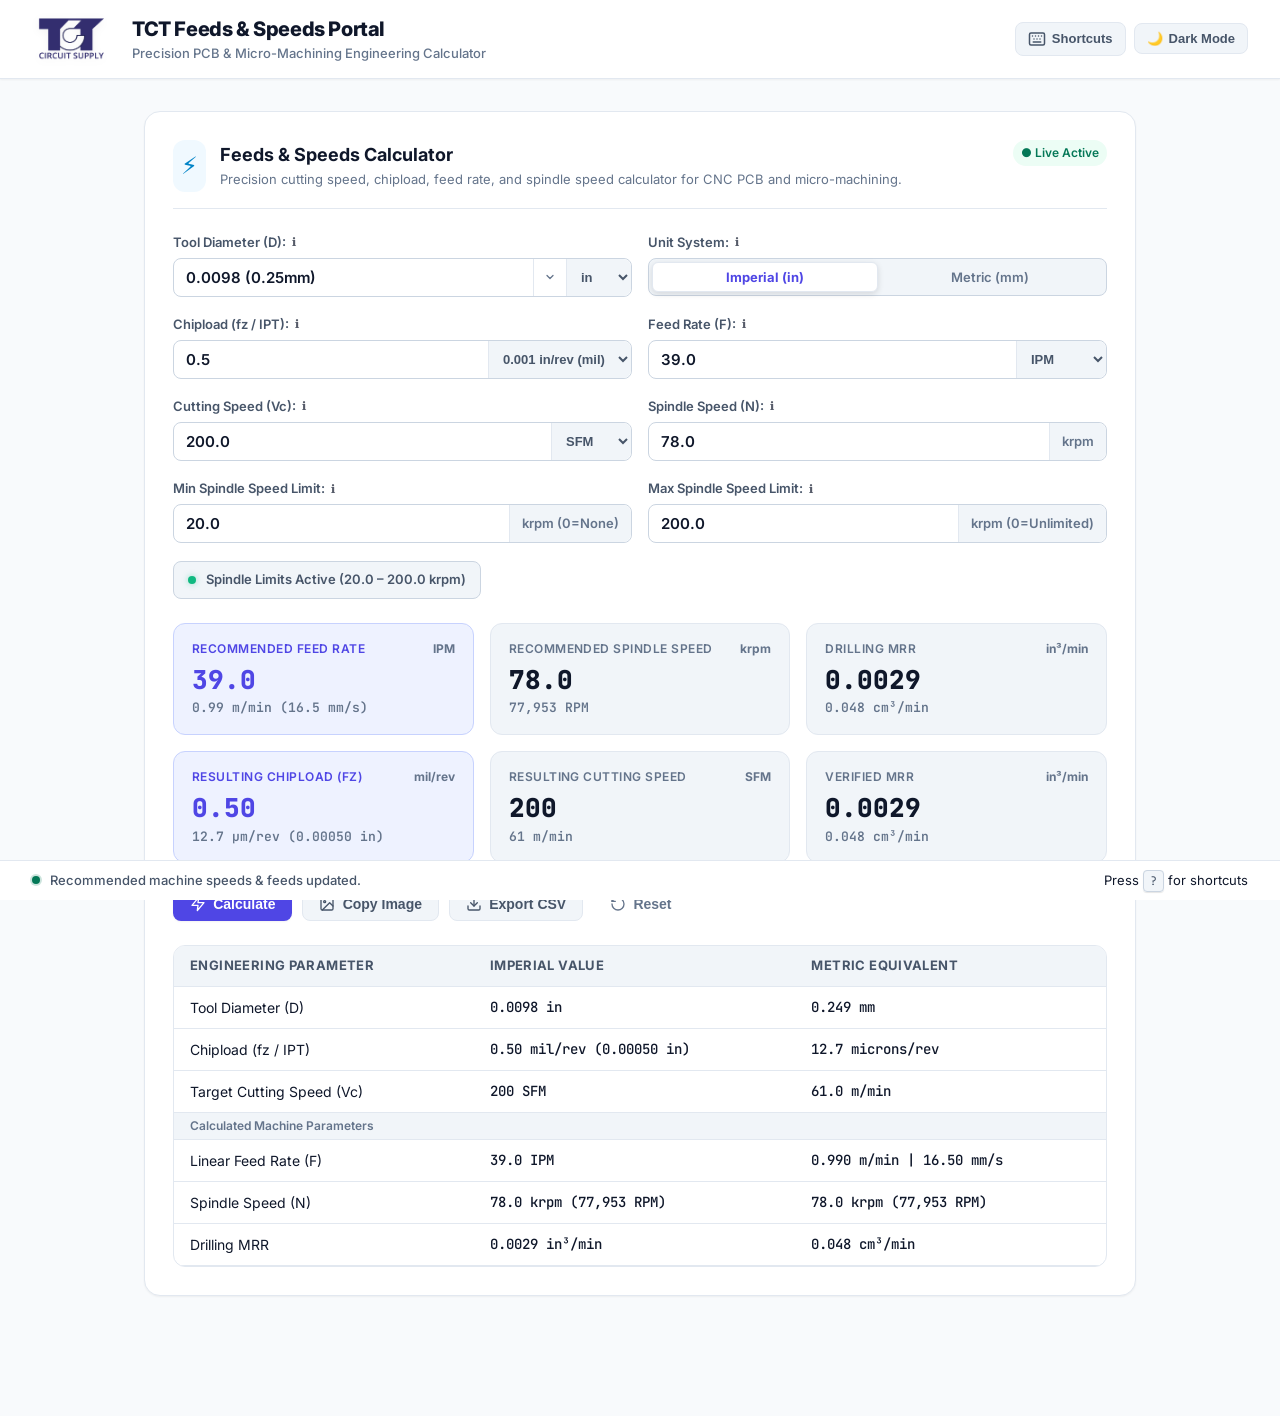
==== index.html @ fa98e769 "Add root index.html and update build script for GitHub Pages" ====
<!DOCTYPE html>
<html lang="en" data-device="unknown">
<head>
    <meta charset="UTF-8">
    <meta name="viewport" content="width=device-width, initial-scale=1.0">
    <title>TCT Feeds & Speeds Calculator | Engineering Portal</title>
    <style>
/* ==========================================================================
   TCT Feeds & Speeds Calculator - Modern Engineering Design System
   ========================================================================== */

:root {
    /* Color Tokens (Light Theme) */
    --bg-page: #f8fafc;
    --bg-surface: #ffffff;
    --bg-surface-elevated: #ffffff;
    --bg-surface-muted: #f1f5f9;
    --bg-surface-hover: #e2e8f0;
    
    --text-primary: #0f172a;
    --text-secondary: #475569;
    --text-muted: #64748b;
    --text-inverse: #ffffff;
    
    --brand-primary: #4f46e5;
    --brand-primary-hover: #4338ca;
    --brand-primary-subtle: #eef2ff;
    --brand-primary-border: #c7d2fe;
    
    --accent-recommend: #0284c7;
    --accent-recommend-subtle: #f0f9ff;
    --accent-verify: #0d9488;
    --accent-verify-subtle: #f0fdfa;
    
    --border-subtle: #e2e8f0;
    --border-strong: #cbd5e1;
    --border-focus: #4f46e5;
    
    --state-warning-bg: #fffbeb;
    --state-warning-border: #fde68a;
    --state-warning-text: #b45309;
    --state-warning-icon: #f59e0b;
    
    --state-success-bg: #ecfdf5;
    --state-success-text: #047857;
    
    --shadow-sm: 0 1px 2px 0 rgba(0, 0, 0, 0.05);
    --shadow-md: 0 4px 6px -1px rgba(0, 0, 0, 0.07), 0 2px 4px -2px rgba(0, 0, 0, 0.05);
    --shadow-lg: 0 10px 15px -3px rgba(0, 0, 0, 0.08), 0 4px 6px -4px rgba(0, 0, 0, 0.04);
    --shadow-xl: 0 20px 25px -5px rgba(0, 0, 0, 0.1), 0 8px 10px -6px rgba(0, 0, 0, 0.04);

    --radius-sm: 0.375rem;
    --radius-md: 0.5rem;
    --radius-lg: 0.75rem;
    --radius-xl: 1rem;
    --radius-full: 9999px;
    
    --font-sans: 'Inter', system-ui, -apple-system, BlinkMacSystemFont, 'Segoe UI', Roboto, sans-serif;
    --font-mono: 'JetBrains Mono', ui-monospace, SFMono-Regular, Menlo, Monaco, Consolas, monospace;

    /* Responsive Breakpoints */
    --bp-tablet: 768px;
    --bp-desktop: 1024px;
}

[data-theme="dark"] {
    /* Color Tokens (Dark Theme) */
    --bg-page: #0b0f19;
    --bg-surface: #131b2e;
    --bg-surface-elevated: #1a243b;
    --bg-surface-muted: #1e293b;
    --bg-surface-hover: #27354f;
    
    --text-primary: #f8fafc;
    --text-secondary: #cbd5e1;
    --text-muted: #94a3b8;
    --text-inverse: #0f172a;
    
    --brand-primary: #6366f1;
    --brand-primary-hover: #818cf8;
    --brand-primary-subtle: #1e1b4b;
    --brand-primary-border: #3730a3;
    
    --accent-recommend: #38bdf8;
    --accent-recommend-subtle: #082f49;
    --accent-verify: #2dd4bf;
    --accent-verify-subtle: #042f2e;
    
    --border-subtle: #1e293b;
    --border-strong: #334155;
    --border-focus: #818cf8;
    
    --state-warning-bg: #451a03;
    --state-warning-border: #78350f;
    --state-warning-text: #fde68a;
    --state-warning-icon: #fbbf24;
    
    --state-success-bg: #064e3b;
    --state-success-text: #a7f3d0;
    
    --shadow-sm: 0 1px 2px 0 rgba(0, 0, 0, 0.4);
    --shadow-md: 0 4px 6px -1px rgba(0, 0, 0, 0.5);
    --shadow-lg: 0 10px 15px -3px rgba(0, 0, 0, 0.6);
    --shadow-xl: 0 20px 25px -5px rgba(0, 0, 0, 0.7);
}

/* Reset & Base Setup */
*, *::before, *::after {
    box-sizing: border-box;
    margin: 0;
    padding: 0;
}

body {
    font-family: var(--font-sans);
    background-color: var(--bg-page);
    color: var(--text-primary);
    line-height: 1.5;
    min-height: 100vh;
    display: flex;
    flex-direction: column;
    -webkit-font-smoothing: antialiased;
    transition: background-color 0.25s ease, color 0.25s ease;
}

/* Focus Accessibility Styling */
*:focus-visible {
    outline: 2px solid var(--border-focus);
    outline-offset: 2px;
}

/* ==========================================================================
   Header & Navigation
   ========================================================================== */

.app-header {
    background-color: var(--bg-surface);
    border-bottom: 1px solid var(--border-subtle);
    padding: 0.875rem 2rem;
    position: sticky;
    top: 0;
    z-index: 40;
    box-shadow: var(--shadow-sm);
}

.header-container {
    max-width: 1440px;
    margin: 0 auto;
    display: flex;
    justify-content: space-between;
    align-items: center;
    gap: 1.5rem;
}

.brand-area {
    display: flex;
    align-items: center;
    gap: 1.25rem;
}

.brand-logo {
    height: 44px;
    width: auto;
    object-fit: contain;
    filter: drop-shadow(0 2px 4px rgba(0, 0, 0, 0.05));
}

.brand-titles h1 {
    font-size: 1.25rem;
    font-weight: 800;
    letter-spacing: -0.02em;
    color: var(--text-primary);
}

.brand-titles .subtitle {
    font-size: 0.8125rem;
    color: var(--text-muted);
    font-weight: 500;
}

.header-controls {
    display: flex;
    align-items: center;
    gap: 1rem;
}

/* Global Unit Slider Switcher */
.unit-slider-switch {
    position: relative;
    display: flex;
    width: 100%;
    user-select: none;
}

.unit-slider-input {
    position: absolute;
    opacity: 0;
    width: 0;
    height: 0;
    pointer-events: none;
}

.unit-slider-label {
    display: flex;
    align-items: center;
    position: relative;
    width: 100%;
    height: 38px;
    background-color: var(--bg-surface-muted);
    border: 1px solid var(--border-strong);
    border-radius: var(--radius-md);
    cursor: pointer;
    padding: 3px;
    box-sizing: border-box;
    transition: all 0.25s ease;
}

.unit-slider-label:hover {
    border-color: var(--border-focus);
    background-color: var(--bg-surface-hover);
}

.unit-slider-opt {
    position: relative;
    z-index: 3;
    flex: 1;
    text-align: center;
    font-size: 0.8125rem;
    font-weight: 600;
    color: var(--text-muted);
    transition: color 0.25s ease;
    cursor: pointer;
    line-height: 30px;
    user-select: none;
}

.unit-slider-opt.active {
    color: var(--text-primary);
    font-weight: 700;
}

.unit-slider-thumb {
    position: absolute;
    top: 3px;
    left: 3px;
    width: calc(50% - 3px);
    height: 30px;
    background: var(--bg-surface);
    border: 1px solid var(--border-subtle);
    border-radius: var(--radius-sm);
    box-shadow: 0 2px 6px rgba(0, 0, 0, 0.12);
    z-index: 2;
    transition: transform 0.28s cubic-bezier(0.4, 0, 0.2, 1), background-color 0.25s ease, box-shadow 0.25s ease;
}

/* Checked state = Metric */
.unit-slider-input:checked + .unit-slider-label .unit-slider-thumb {
    transform: translateX(100%);
}

.unit-slider-input:checked + .unit-slider-label .opt-metric {
    color: var(--brand-primary);
    font-weight: 700;
}

.unit-slider-input:not(:checked) + .unit-slider-label .opt-imperial,
.unit-slider-input:not(:checked) + .unit-slider-label .opt-inches {
    color: var(--brand-primary);
    font-weight: 700;
}

[data-theme="dark"] .unit-slider-thumb {
    background: #242b35;
    border-color: rgba(255, 255, 255, 0.12);
    box-shadow: 0 2px 8px rgba(0, 0, 0, 0.4);
}

/* Utilities */
.utility-actions {
    display: flex;
    align-items: center;
    gap: 0.5rem;
}

.btn-utility {
    display: flex;
    align-items: center;
    gap: 0.375rem;
    background-color: var(--bg-surface-muted);
    border: 1px solid var(--border-subtle);
    color: var(--text-secondary);
    padding: 0.45rem 0.75rem;
    border-radius: var(--radius-md);
    font-size: 0.8125rem;
    font-weight: 600;
    cursor: pointer;
    transition: all 0.2s ease;
}

.btn-utility:hover {
    background-color: var(--bg-surface-hover);
    color: var(--text-primary);
    border-color: var(--border-strong);
}

/* Workflow Navigation Tabs */
.workflow-nav {
    background-color: var(--bg-surface);
    border-bottom: 1px solid var(--border-subtle);
    padding: 0.5rem 2rem;
}

.nav-container {
    max-width: 1440px;
    margin: 0 auto;
    display: flex;
    justify-content: space-between;
    align-items: center;
}

.mode-tabs {
    display: flex;
    gap: 0.5rem;
}

.mode-tab {
    display: flex;
    align-items: center;
    gap: 0.5rem;
    padding: 0.5rem 1rem;
    border-radius: var(--radius-lg);
    border: 1px solid transparent;
    background: transparent;
    color: var(--text-secondary);
    font-size: 0.875rem;
    font-weight: 600;
    cursor: pointer;
    transition: all 0.2s ease;
}

.mode-tab:hover {
    background-color: var(--bg-surface-muted);
    color: var(--text-primary);
}

.mode-tab.active {
    background-color: var(--brand-primary-subtle);
    color: var(--brand-primary);
    border-color: var(--brand-primary-border);
}

.tab-badge {
    font-size: 0.7rem;
    font-weight: 500;
    padding: 0.125rem 0.375rem;
    border-radius: var(--radius-sm);
    background-color: var(--bg-surface-muted);
    color: var(--text-muted);
}

.mode-tab.active .tab-badge {
    background-color: var(--bg-surface);
    color: var(--brand-primary);
}

.sync-indicator {
    display: flex;
    align-items: center;
    gap: 0.375rem;
    font-size: 0.75rem;
    font-weight: 600;
    color: var(--state-success-text);
    background-color: var(--state-success-bg);
    padding: 0.25rem 0.625rem;
    border-radius: var(--radius-full);
}

/* ==========================================================================
   Main Content Layout
   ========================================================================== */

.main-container {
    flex: 1;
    max-width: 1040px;
    width: 100%;
    margin: 1.5rem auto;
    padding: 0 1.5rem;
}

.panels-grid {
    display: flex;
    justify-content: center;
    width: 100%;
}

.panels-grid .card-panel {
    width: 100%;
}

/* Panel Card */
.card-panel {
    background-color: var(--bg-surface);
    border: 1px solid var(--border-subtle);
    border-radius: var(--radius-xl);
    padding: 1.75rem;
    box-shadow: var(--shadow-sm);
    display: flex;
    flex-direction: column;
    gap: 1.5rem;
    transition: transform 0.2s ease, box-shadow 0.2s ease;
}

.card-panel.panel-hidden {
    display: none;
}

.panel-header {
    display: flex;
    justify-content: space-between;
    align-items: flex-start;
    border-bottom: 1px solid var(--border-subtle);
    padding-bottom: 1rem;
}

.panel-title-area {
    display: flex;
    align-items: center;
    gap: 0.875rem;
}

.workflow-icon {
    font-size: 1.5rem;
    padding: 0.5rem;
    border-radius: var(--radius-lg);
    background-color: var(--bg-surface-muted);
    display: flex;
    align-items: center;
    justify-content: center;
}

.recommend-icon {
    background-color: var(--accent-recommend-subtle);
    color: var(--accent-recommend);
}

.verify-icon {
    background-color: var(--accent-verify-subtle);
    color: var(--accent-verify);
}

.panel-title-area h2 {
    font-size: 1.125rem;
    font-weight: 700;
    color: var(--text-primary);
}

.panel-desc {
    font-size: 0.8125rem;
    color: var(--text-muted);
    margin-top: 0.125rem;
}

.status-chip {
    font-size: 0.75rem;
    font-weight: 600;
    padding: 0.25rem 0.5rem;
    border-radius: var(--radius-full);
}

.live-chip {
    background-color: var(--state-success-bg);
    color: var(--state-success-text);
}

/* ==========================================================================
   Form Controls & Inputs
   ========================================================================== */

.config-section {
    display: flex;
    flex-direction: column;
    gap: 1.125rem;
}

.form-row {
    display: flex;
    flex-direction: column;
    gap: 0.375rem;
}

.form-row-grid {
    display: grid;
    grid-template-columns: 1fr 1fr;
    gap: 1rem;
}

.form-row-compact {
    display: flex;
    flex-direction: column;
    gap: 0.375rem;
}

.label-with-tip {
    display: flex;
    align-items: center;
    gap: 0.375rem;
}

.label-with-tip label, .form-row-compact label {
    font-size: 0.8125rem;
    font-weight: 600;
    color: var(--text-secondary);
}

.info-tip {
    font-size: 0.75rem;
    cursor: help;
    opacity: 0.7;
    transition: opacity 0.2s ease;
}

.info-tip:hover {
    opacity: 1;
}

.input-with-unit {
    display: flex;
    position: relative;
    border: 1px solid var(--border-strong);
    border-radius: var(--radius-md);
    background-color: var(--bg-surface);
    transition: border-color 0.2s ease, box-shadow 0.2s ease;
}

.input-with-unit:focus-within {
    border-color: var(--border-focus);
    box-shadow: 0 0 0 3px rgba(79, 70, 229, 0.15);
}

.form-input {
    flex: 1;
    border: none;
    background: transparent;
    padding: 0.55rem 0.75rem;
    font-family: var(--font-sans);
    font-size: 0.9375rem;
    font-weight: 600;
    color: var(--text-primary);
    outline: none;
    min-width: 0;
}

.form-select, .material-select {
    width: 100%;
    padding: 0.55rem 0.75rem;
    border: 1px solid var(--border-strong);
    border-radius: var(--radius-md);
    background-color: var(--bg-surface);
    color: var(--text-primary);
    font-family: var(--font-sans);
    font-size: 0.875rem;
    font-weight: 500;
    outline: none;
    transition: border-color 0.2s ease, box-shadow 0.2s ease;
}

.form-select:focus, .material-select:focus {
    border-color: var(--border-focus);
    box-shadow: 0 0 0 3px rgba(79, 70, 229, 0.15);
}

/* Searchable CSV Autocomplete Component */
.searchable-csv-wrapper {
    position: relative;
    width: 100%;
}

.searchable-input-box {
    display: flex;
    position: relative;
    border: 1px solid var(--border-strong);
    border-radius: var(--radius-md);
    background-color: var(--bg-surface);
    transition: border-color 0.2s ease, box-shadow 0.2s ease;
}

.searchable-input-box:focus-within {
    border-color: var(--border-focus);
    box-shadow: 0 0 0 3px rgba(79, 70, 229, 0.15);
}

.searchable-input {
    flex: 1;
    border: none;
    background: transparent;
    padding: 0.55rem 0.75rem;
    font-family: var(--font-sans);
    font-size: 0.9375rem;
    font-weight: 600;
    color: var(--text-primary);
    outline: none;
    min-width: 0;
}

.searchable-toggle-btn {
    display: flex;
    align-items: center;
    justify-content: center;
    padding: 0 0.625rem;
    background: transparent;
    border: none;
    border-left: 1px solid var(--border-subtle);
    color: var(--text-muted);
    cursor: pointer;
    transition: color 0.15s ease, background-color 0.15s ease;
}

.searchable-toggle-btn:hover {
    color: var(--text-primary);
    background-color: var(--bg-surface-hover);
}

.searchable-toggle-btn.open svg {
    transform: rotate(180deg);
}

/* Searchable Popup */
.searchable-popup {
    position: absolute;
    top: calc(100% + 4px);
    left: 0;
    right: 0;
    background-color: var(--bg-surface);
    border: 1px solid var(--border-strong);
    border-radius: var(--radius-lg);
    box-shadow: var(--shadow-xl);
    z-index: 1000;
    max-height: 250px;
    overflow-y: auto;
    animation: popupFadeIn 0.15s ease-out;
}

@keyframes popupFadeIn {
    from {
        opacity: 0;
        transform: translateY(-4px);
    }
    to {
        opacity: 1;
        transform: translateY(0);
    }
}

.searchable-list {
    list-style: none;
    margin: 0;
    padding: 0.25rem 0;
}

.searchable-item {
    display: flex;
    align-items: center;
    justify-content: space-between;
    padding: 0.5rem 0.875rem;
    font-size: 0.875rem;
    font-weight: 500;
    color: var(--text-primary);
    cursor: pointer;
    transition: background-color 0.1s ease, color 0.1s ease;
}

.searchable-item:hover, .searchable-item.active {
    background-color: var(--bg-surface-hover);
    color: var(--brand-primary);
}

.searchable-item.selected {
    background-color: var(--accent-recommend-subtle);
    font-weight: 700;
}

.searchable-item.custom-item {
    border-top: 1px dashed var(--border-subtle);
    color: var(--brand-primary);
    font-style: italic;
    background-color: var(--bg-surface-muted);
}

.searchable-item.custom-item:hover, .searchable-item.custom-item.active {
    background-color: var(--brand-primary);
    color: #ffffff;
}

.searchable-item .item-badge {
    font-size: 0.6875rem;
    font-weight: 700;
    padding: 0.125rem 0.375rem;
    border-radius: var(--radius-sm);
    background-color: var(--bg-surface-muted);
    color: var(--text-secondary);
}

.searchable-item:hover .item-badge, .searchable-item.active .item-badge {
    background-color: var(--border-focus);
    color: #ffffff;
}

.match-hl {
    background: transparent;
    color: var(--brand-primary);
    font-weight: 700;
    text-decoration: underline;
}

.searchable-item.active .match-hl {
    color: inherit;
}

.searchable-empty {
    padding: 0.75rem 1rem;
    font-size: 0.8125rem;
    color: var(--text-muted);
    text-align: center;
}

.unit-select {
    border: none;
    border-left: 1px solid var(--border-subtle);
    background-color: var(--bg-surface-muted);
    color: var(--text-secondary);
    font-size: 0.8125rem;
    font-weight: 600;
    padding: 0 0.625rem;
    border-top-right-radius: var(--radius-md);
    border-bottom-right-radius: var(--radius-md);
    outline: none;
    cursor: pointer;
}

.unit-static {
    display: flex;
    align-items: center;
    border-left: 1px solid var(--border-subtle);
    background-color: var(--bg-surface-muted);
    color: var(--text-muted);
    font-size: 0.8125rem;
    font-weight: 600;
    padding: 0 0.75rem;
    white-space: nowrap;
    border-top-right-radius: var(--radius-md);
    border-bottom-right-radius: var(--radius-md);
}

/* Advanced Tool Geometry Accordion (Hidden) */
.advanced-details {
    display: none !important;
    background-color: var(--bg-surface-muted);
    border: 1px solid var(--border-subtle);
    border-radius: var(--radius-lg);
    overflow: hidden;
    transition: all 0.2s ease;
}

.advanced-summary {
    display: flex;
    justify-content: space-between;
    align-items: center;
    padding: 0.625rem 1rem;
    font-size: 0.8125rem;
    font-weight: 600;
    color: var(--text-secondary);
    cursor: pointer;
    user-select: none;
}

.advanced-summary:hover {
    color: var(--text-primary);
    background-color: var(--bg-surface-hover);
}

.summary-title {
    display: flex;
    align-items: center;
    gap: 0.375rem;
}

.summary-badge {
    font-size: 0.75rem;
    font-weight: 500;
    color: var(--text-muted);
}

/* Safeguard Status Indicator Pill */
.safeguard-status-row {
    display: flex;
    width: 100%;
}

.safeguard-status-pill {
    display: flex;
    align-items: center;
    gap: 0.625rem;
    height: 38px;
    padding: 0 0.875rem;
    background-color: var(--bg-surface-muted);
    border: 1px solid var(--border-strong);
    border-radius: var(--radius-md);
    font-size: 0.8125rem;
    font-weight: 600;
    color: var(--text-secondary);
    user-select: none;
    box-sizing: border-box;
    transition: all 0.2s ease;
}

.safeguard-dot {
    width: 8px;
    height: 8px;
    border-radius: var(--radius-full);
    background-color: var(--text-muted);
    flex-shrink: 0;
    transition: background-color 0.2s ease, box-shadow 0.2s ease;
}

.safeguard-dot.active {
    background-color: #10b981;
    box-shadow: 0 0 6px rgba(16, 185, 129, 0.4);
}

.safeguard-dot.capped {
    background-color: #f59e0b;
    box-shadow: 0 0 6px rgba(245, 158, 11, 0.5);
}

.safeguard-dot.unlimited {
    background-color: var(--brand-primary);
    box-shadow: 0 0 6px rgba(79, 70, 229, 0.4);
}

/* Spindle Capping Warning Callout */
.capping-callout {
    background-color: var(--state-warning-bg);
    border: 1px solid var(--state-warning-border);
    border-radius: var(--radius-lg);
    padding: 1rem;
    display: flex;
    flex-direction: column;
    gap: 0.625rem;
    animation: fadeIn 0.3s ease;
}

.capping-callout.hidden {
    display: none;
}

.callout-header {
    display: flex;
    align-items: center;
    gap: 0.5rem;
    color: var(--state-warning-text);
    font-size: 0.875rem;
}

.callout-text {
    font-size: 0.8125rem;
    color: var(--state-warning-text);
    line-height: 1.4;
}

.capping-metrics-grid {
    display: grid;
    grid-template-columns: repeat(auto-fit, minmax(130px, 1fr));
    gap: 0.5rem;
    margin-top: 0.25rem;
}

.capping-metric-tile {
    background-color: rgba(255, 255, 255, 0.6);
    border: 1px solid var(--state-warning-border);
    border-radius: var(--radius-sm);
    padding: 0.375rem 0.5rem;
    display: flex;
    flex-direction: column;
}

[data-theme="dark"] .capping-metric-tile {
    background-color: rgba(0, 0, 0, 0.25);
}

.cap-tile-label {
    font-size: 0.6875rem;
    font-weight: 600;
    color: var(--state-warning-text);
}

.cap-tile-val {
    font-family: var(--font-mono);
    font-size: 0.875rem;
    font-weight: 700;
    color: var(--state-warning-text);
}

/* ==========================================================================
   Output KPI Cards
   ========================================================================== */

.kpi-cards-grid {
    display: grid;
    grid-template-columns: repeat(3, 1fr);
    gap: 1rem;
}

@media (max-width: 768px) {
    .kpi-cards-grid {
        grid-template-columns: 1fr;
    }
}

.kpi-card {
    background-color: var(--bg-surface-muted);
    border: 1px solid var(--border-subtle);
    border-radius: var(--radius-lg);
    padding: 1rem 1.125rem;
    display: flex;
    flex-direction: column;
    justify-content: space-between;
    gap: 0.5rem;
    transition: transform 0.2s ease, border-color 0.2s ease;
}

.kpi-card.highlight-kpi {
    background-color: var(--brand-primary-subtle);
    border-color: var(--brand-primary-border);
}

.kpi-header {
    display: flex;
    justify-content: space-between;
    align-items: center;
}

.kpi-label {
    font-size: 0.75rem;
    font-weight: 600;
    color: var(--text-muted);
    text-transform: uppercase;
    letter-spacing: 0.04em;
}

.kpi-card.highlight-kpi .kpi-label {
    color: var(--brand-primary);
}

.kpi-unit {
    font-size: 0.75rem;
    font-weight: 700;
    color: var(--text-muted);
}

.kpi-value-row {
    display: flex;
    flex-direction: column;
}

.kpi-main-val {
    font-family: var(--font-mono);
    font-size: 1.625rem;
    font-weight: 800;
    color: var(--text-primary);
    line-height: 1.1;
}

.kpi-card.highlight-kpi .kpi-main-val {
    color: var(--brand-primary);
}

.kpi-sub-val {
    font-family: var(--font-mono);
    font-size: 0.8125rem;
    font-weight: 600;
    color: var(--text-muted);
    margin-top: 0.25rem;
}

/* ==========================================================================
   Action Toolbar / Dock
   ========================================================================== */

.actions-dock {
    display: flex;
    align-items: center;
    gap: 0.625rem;
    flex-wrap: wrap;
}

.btn {
    display: inline-flex;
    align-items: center;
    gap: 0.45rem;
    padding: 0.5rem 1rem;
    border-radius: var(--radius-md);
    font-size: 0.875rem;
    font-weight: 600;
    cursor: pointer;
    transition: all 0.15s ease;
    border: 1px solid transparent;
}

.btn-primary {
    background-color: var(--brand-primary);
    color: var(--text-inverse);
    box-shadow: var(--shadow-sm);
}

.btn-primary:hover {
    background-color: var(--brand-primary-hover);
    box-shadow: var(--shadow-md);
}

.btn-secondary {
    background-color: var(--bg-surface-muted);
    color: var(--text-secondary);
    border-color: var(--border-subtle);
}

.btn-secondary:hover {
    background-color: var(--bg-surface-hover);
    color: var(--text-primary);
    border-color: var(--border-strong);
}

.btn-ghost {
    background-color: transparent;
    color: var(--text-muted);
    border-color: transparent;
}

.btn-ghost:hover {
    background-color: var(--bg-surface-muted);
    color: var(--text-primary);
}

/* ==========================================================================
   Engineering Results Table
   ========================================================================== */

.table-wrapper {
    overflow-x: auto;
    border: 1px solid var(--border-subtle);
    border-radius: var(--radius-lg);
    background-color: var(--bg-surface);
}

.engineering-table {
    width: 100%;
    border-collapse: collapse;
    font-size: 0.875rem;
}

.engineering-table th, .engineering-table td {
    padding: 0.625rem 1rem;
    text-align: left;
    border-bottom: 1px solid var(--border-subtle);
}

.engineering-table th {
    background-color: var(--bg-surface-muted);
    color: var(--text-secondary);
    font-weight: 700;
    font-size: 0.8125rem;
    text-transform: uppercase;
    letter-spacing: 0.03em;
}

.engineering-table tbody tr:hover {
    background-color: var(--bg-surface-muted);
}

.engineering-table td:nth-child(2), .engineering-table td:nth-child(3) {
    font-family: var(--font-mono);
    font-weight: 500;
}

.engineering-table tr.divider-row td {
    background-color: var(--bg-surface-muted);
    padding: 0.25rem 1rem;
    font-size: 0.75rem;
    color: var(--text-muted);
    font-weight: 600;
}

/* ==========================================================================
   Status Bar & Modals
   ========================================================================== */

.app-status-bar {
    background-color: var(--bg-surface);
    border-top: 1px solid var(--border-subtle);
    padding: 0.625rem 2rem;
    position: sticky;
    bottom: 0;
    z-index: 30;
    display: flex;
    justify-content: space-between;
    align-items: center;
    font-size: 0.8125rem;
}

.status-content {
    display: flex;
    align-items: center;
    gap: 0.625rem;
    color: var(--text-secondary);
    font-weight: 500;
}

.status-pulse {
    width: 8px;
    height: 8px;
    border-radius: var(--radius-full);
    background-color: var(--state-success-text);
    box-shadow: 0 0 0 2px rgba(4, 120, 87, 0.2);
    animation: pulse 2s infinite;
}

.status-shortcuts-hint kbd, .shortcut-item kbd {
    background-color: var(--bg-surface-muted);
    border: 1px solid var(--border-strong);
    border-radius: 4px;
    padding: 0.125rem 0.375rem;
    font-family: var(--font-mono);
    font-size: 0.75rem;
    color: var(--text-secondary);
    box-shadow: 0 1px 1px rgba(0, 0, 0, 0.1);
}

/* Toast Notifications */
.toast-container {
    position: fixed;
    bottom: 3.5rem;
    right: 2rem;
    display: flex;
    flex-direction: column;
    gap: 0.5rem;
    z-index: 100;
    pointer-events: none;
}

.toast {
    background-color: var(--bg-surface-elevated);
    border: 1px solid var(--border-strong);
    box-shadow: var(--shadow-lg);
    color: var(--text-primary);
    padding: 0.75rem 1.125rem;
    border-radius: var(--radius-lg);
    font-size: 0.875rem;
    font-weight: 500;
    display: flex;
    align-items: center;
    gap: 0.75rem;
    pointer-events: auto;
    animation: toastSlideIn 0.25s cubic-bezier(0.16, 1, 0.3, 1);
}

.toast.toast-success {
    border-left: 4px solid var(--state-success-text);
}

.toast-undo-btn {
    background-color: var(--brand-primary);
    color: var(--text-inverse);
    border: none;
    border-radius: var(--radius-sm);
    padding: 0.25rem 0.5rem;
    font-size: 0.75rem;
    font-weight: 700;
    cursor: pointer;
}

/* Shortcuts Modal */
.modal-overlay {
    position: fixed;
    inset: 0;
    background-color: rgba(0, 0, 0, 0.5);
    backdrop-filter: blur(4px);
    display: flex;
    align-items: center;
    justify-content: center;
    z-index: 90;
    animation: fadeIn 0.2s ease;
}

.modal-overlay.hidden {
    display: none;
}

.modal-card {
    background-color: var(--bg-surface);
    border: 1px solid var(--border-strong);
    border-radius: var(--radius-xl);
    box-shadow: var(--shadow-xl);
    width: 90%;
    max-width: 520px;
    overflow: hidden;
}

.modal-header {
    display: flex;
    justify-content: space-between;
    align-items: center;
    padding: 1.25rem 1.5rem;
    border-bottom: 1px solid var(--border-subtle);
}

.modal-title-wrap {
    display: flex;
    align-items: center;
    gap: 0.625rem;
    color: var(--text-primary);
}

.modal-title-wrap h3 {
    font-size: 1rem;
    font-weight: 700;
}

.modal-close-btn {
    background: transparent;
    border: none;
    color: var(--text-muted);
    font-size: 1.25rem;
    cursor: pointer;
    padding: 0.25rem;
}

.modal-close-btn:hover {
    color: var(--text-primary);
}

.modal-body {
    padding: 1.5rem;
}

.shortcut-list {
    display: flex;
    flex-direction: column;
    gap: 0.875rem;
}

.shortcut-item {
    display: flex;
    justify-content: space-between;
    align-items: center;
    font-size: 0.875rem;
    color: var(--text-secondary);
}

/* Animations */
@keyframes fadeIn {
    from { opacity: 0; }
    to { opacity: 1; }
}

@keyframes pulse {
    0%, 100% { opacity: 1; transform: scale(1); }
    50% { opacity: 0.5; transform: scale(0.9); }
}

@keyframes toastSlideIn {
    from { opacity: 0; transform: translateY(12px) scale(0.95); }
    to { opacity: 1; transform: translateY(0) scale(1); }
}

/* ==========================================================================
   Responsive Design & Device Dataset Layout Rules
   Reference: responsive-design-implementation.md
   ========================================================================== */

/* ---------- Mobile Layout (< 768px) & html[data-device="mobile"] ---------- */
@media (max-width: 767px), html[data-device="mobile"] {
    /* Eliminate Top Header on Mobile */
    .app-header {
        display: none !important;
    }

    /* Eliminate Panel Header (Icon, Title, Description, Live Badge) on Mobile */
    .panel-header {
        display: none !important;
    }

    .main-container {
        padding: 0.5rem 0.5rem 4.5rem;
    }

    .card-panel,
    .calc-panel {
        padding: 0.875rem 0.75rem;
        border-radius: var(--radius-lg);
    }

    .form-row-grid {
        grid-template-columns: repeat(2, minmax(0, 1fr));
        gap: 0.625rem 0.5rem;
        margin-bottom: 0.625rem;
    }

    .form-row-compact {
        min-width: 0;
    }

    .label-with-tip {
        margin-bottom: 0.25rem;
    }

    .label-with-tip label {
        font-size: 0.75rem;
        font-weight: 600;
        white-space: nowrap;
        overflow: hidden;
        text-overflow: ellipsis;
    }

    .label-with-tip .info-tip {
        display: none;
    }

    .input-with-unit,
    .searchable-input-box {
        min-width: 0;
    }

    .form-input {
        font-size: 0.8125rem;
        padding: 0.4rem 0.45rem;
    }

    .unit-select {
        padding: 0 0.25rem;
        font-size: 0.6875rem;
        max-width: 72px;
    }

    .unit-static {
        padding: 0 0.4rem;
        font-size: 0.75rem;
    }

    .unit-slider-switch {
        width: 100%;
        height: 36px;
    }

    .unit-slider-label {
        font-size: 0.6875rem;
        height: 36px;
        min-height: 36px;
    }

    .unit-slider-opt {
        font-size: 0.6875rem;
        padding: 0 0.25rem;
    }

    .unit-slider-thumb {
        height: 28px;
    }

    .kpi-cards-grid {
        grid-template-columns: 1fr;
        gap: 0.625rem;
    }

    .kpi-card {
        padding: 0.875rem 1rem;
    }

    .kpi-main-val {
        font-size: 1.5rem;
    }

    .actions-dock {
        display: grid;
        grid-template-columns: 1fr 1fr;
        gap: 0.5rem;
    }

    .actions-dock .btn {
        width: 100%;
        justify-content: center;
        padding: 0.625rem 0.5rem;
        font-size: 0.8125rem;
    }

    .safeguard-status-pill {
        height: auto;
        padding: 0.625rem 0.75rem;
        font-size: 0.75rem;
        flex-wrap: wrap;
    }

    .capping-metrics-grid {
        grid-template-columns: 1fr;
    }

    .table-wrapper {
        border-radius: var(--radius-md);
        -webkit-overflow-scrolling: touch;
    }

    .engineering-table {
        min-width: 520px;
    }

    .app-status-bar {
        padding: 0.5rem 1rem;
        flex-direction: column;
        gap: 0.25rem;
        align-items: flex-start;
    }

    .status-shortcuts-hint {
        display: none;
    }

    .toast-container {
        right: 1rem;
        bottom: 3.25rem;
        left: 1rem;
    }

    .toast {
        width: 100%;
        font-size: 0.8125rem;
        padding: 0.625rem 0.875rem;
    }
}

/* ---------- Tablet Layout (768px - 1023px) & html[data-device="tablet"] ---------- */
@media (min-width: 768px) and (max-width: 1023px), html[data-device="tablet"] {
    .main-container {
        padding: 1.25rem 1.25rem 4.5rem;
        max-width: 100%;
    }

    .calc-panel {
        padding: 1.5rem;
    }

    .kpi-cards-grid {
        grid-template-columns: repeat(3, 1fr);
        gap: 0.75rem;
    }

    .actions-dock {
        flex-wrap: wrap;
    }
}

/* ---------- Desktop Layout (>= 1024px) & html[data-device="desktop"] ---------- */
@media (min-width: 1024px), html[data-device="desktop"] {
    .main-container {
        max-width: 1040px;
        margin: 0 auto;
        padding: 2rem 1.5rem 5rem;
    }

    .calc-panel {
        padding: 2rem;
    }

    .kpi-cards-grid {
        grid-template-columns: repeat(3, 1fr);
        gap: 1rem;
    }
}

/* ---------- Touch Device Ergonomics: body[data-touch="true"] ---------- */
body[data-touch="true"] .btn,
body[data-touch="true"] .form-input,
body[data-touch="true"] .unit-select,
body[data-touch="true"] .searchable-toggle-btn {
    min-height: 42px;
}

body[data-touch="true"] .searchable-item {
    padding: 0.75rem 1rem;
    font-size: 0.9375rem;
}

body[data-touch="true"] .unit-slider-label {
    min-height: 40px;
}

/* ==========================================================================
   Adaptive Design (Approach 2, Variant 4A - Client-Side Device Branching)
   ========================================================================== */

/* ---------- Adaptive Mobile Card-Based Summary ---------- */
.adaptive-mobile-cards {
    display: flex;
    flex-direction: column;
    gap: 1rem;
    margin-top: 1.25rem;
}

.adaptive-card-group {
    background-color: var(--bg-surface-muted);
    border: 1px solid var(--border-subtle);
    border-radius: var(--radius-lg);
    overflow: hidden;
}

.adaptive-card-group-header {
    display: flex;
    align-items: center;
    gap: 0.5rem;
    padding: 0.625rem 1rem;
    background-color: var(--bg-surface-elevated);
    border-bottom: 1px solid var(--border-subtle);
}

.adaptive-card-group-header h4 {
    font-size: 0.8125rem;
    font-weight: 700;
    text-transform: uppercase;
    letter-spacing: 0.04em;
    color: var(--brand-primary);
}

.group-dot {
    width: 6px;
    height: 6px;
    border-radius: var(--radius-full);
    background-color: var(--brand-primary);
}

.adaptive-card-items {
    display: flex;
    flex-direction: column;
    padding: 0.5rem;
    gap: 0.375rem;
}

.adaptive-item-card {
    display: flex;
    justify-content: space-between;
    align-items: center;
    padding: 0.625rem 0.75rem;
    background-color: var(--bg-surface);
    border: 1px solid var(--border-subtle);
    border-radius: var(--radius-md);
    transition: transform 0.15s ease, border-color 0.15s ease;
}

.adaptive-item-card.item-highlight {
    border-left: 3px solid var(--brand-primary);
    background-color: var(--bg-surface-elevated);
}

.item-card-label {
    font-size: 0.8125rem;
    font-weight: 600;
    color: var(--text-primary);
    flex: 1;
}

.item-card-values {
    text-align: right;
}

.item-card-values .val-primary {
    font-family: var(--font-mono);
    font-size: 0.875rem;
    font-weight: 700;
    color: var(--brand-primary);
}

.item-card-values .val-secondary {
    font-size: 0.75rem;
    color: var(--text-muted);
}

.mobile-empty-card {
    padding: 1.5rem;
    text-align: center;
    background-color: var(--bg-surface-muted);
    border-radius: var(--radius-md);
    color: var(--text-muted);
    font-size: 0.875rem;
}

/* ---------- Adaptive Mobile Bottom Action Bar ---------- */
.adaptive-mobile-bottom-dock {
    position: fixed;
    bottom: 0;
    left: 0;
    right: 0;
    height: 60px;
    background-color: var(--bg-surface);
    border-top: 1px solid var(--border-strong);
    box-shadow: 0 -4px 14px rgba(0, 0, 0, 0.1);
    display: flex;
    align-items: center;
    justify-content: space-around;
    padding: 0 0.5rem;
    z-index: 1000;
    backdrop-filter: blur(8px);
}

.mobile-dock-btn {
    display: flex;
    flex-direction: column;
    align-items: center;
    justify-content: center;
    gap: 0.15rem;
    background: transparent;
    border: none;
    color: var(--text-secondary);
    font-size: 0.6875rem;
    font-weight: 600;
    cursor: pointer;
    flex: 1;
    height: 100%;
    padding: 0.25rem 0;
    transition: color 0.15s ease, transform 0.1s ease;
}

.mobile-dock-btn:active {
    transform: scale(0.92);
}

.mobile-dock-btn .dock-icon {
    font-size: 1.125rem;
}

.mobile-dock-btn.dock-btn-calc {
    color: var(--brand-primary);
}

.mobile-dock-btn.dock-btn-calc .dock-label {
    font-weight: 700;
}

/* Hide desktop table on mobile when adaptive summary is present */
html[data-device="mobile"] [data-component="desktop-table"] {
    display: none;
}

/* Hide mobile-only mounts on desktop & tablet */
html[data-device="desktop"] .adaptive-mobile-bottom-dock,
html[data-device="tablet"] .adaptive-mobile-bottom-dock,
html[data-device="desktop"] [data-mount="adaptive-summary"],
html[data-device="tablet"] [data-mount="adaptive-summary"],
html[data-device="desktop"] .mobile-bottom-brand,
html[data-device="tablet"] .mobile-bottom-brand {
    display: none !important;
}

/* ---------- Mobile Bottom Brand (Logo at Bottom of Screen) ---------- */
.mobile-bottom-brand {
    display: none;
}

html[data-device="mobile"] .mobile-bottom-brand {
    display: flex;
    flex-direction: column;
    align-items: center;
    justify-content: center;
    gap: 0.35rem;
    padding: 1.5rem 0.5rem 4.5rem;
    text-align: center;
}

.mobile-bottom-logo {
    height: 32px;
    width: auto;
    object-fit: contain;
    opacity: 0.9;
}

.mobile-bottom-tagline {
    font-size: 0.6875rem;
    color: var(--text-muted);
    font-weight: 500;
}

</style>
    <link rel="preconnect" href="https://fonts.googleapis.com">
    <link rel="preconnect" href="https://fonts.gstatic.com" crossorigin>
    <link href="https://fonts.googleapis.com/css2?family=Inter:wght@400;500;600;700;800&family=JetBrains+Mono:wght@500;700&display=swap" rel="stylesheet">
    
    <!-- Synchronous Inline Device Detection (Approach 2, Variant 4A - FOWC Prevention) -->
    <script>
        (function() {
            var isTouch = 'ontouchstart' in window || navigator.maxTouchPoints > 0;
            var w = window.innerWidth;
            var dev = (w < 768) ? 'mobile' : (w < 1024 ? 'tablet' : 'desktop');
            document.documentElement.dataset.device = dev;
        })();
    </script>
</head>
<body data-theme="light">
    <!-- Top Header -->
    <header class="app-header">
        <div class="header-container">
            <div class="brand-area">
                <img src="[data-uri]" alt="TCT Logo" class="brand-logo">
                <div class="brand-titles">
                    <h1>TCT Feeds & Speeds Portal</h1>
                    <p class="subtitle">Precision PCB & Micro-Machining Engineering Calculator</p>
                </div>
            </div>

            <div class="header-controls">
                <!-- Utilities -->
                <div class="utility-actions">
                    <button id="btn-open-shortcuts" class="btn-utility" title="Keyboard Shortcuts (?)" aria-label="Keyboard Shortcuts" tabindex="-1">
                        <svg width="18" height="18" viewBox="0 0 24 24" fill="none" stroke="currentColor" stroke-width="2" stroke-linecap="round" stroke-linejoin="round"><rect x="2" y="4" width="20" height="16" rx="2"/><path d="M6 8h.001"/><path d="M10 8h.001"/><path d="M14 8h.001"/><path d="M18 8h.001"/><path d="M8 12h.001"/><path d="M12 12h.001"/><path d="M16 12h.001"/><path d="M7 16h10"/></svg>
                        <span>Shortcuts</span>
                    </button>
                    <button id="theme-toggle" class="btn-utility" title="Toggle Theme (Shift+D)" aria-label="Toggle Color Theme" tabindex="-1">
                        <span id="theme-icon">🌙</span>
                        <span id="theme-text">Dark Mode</span>
                    </button>
                </div>
            </div>
        </div>
    </header>

    <!-- Main Content Area -->
    <main class="main-container">
        <div class="panels-grid single-panel-layout" id="panels-wrapper">
            
            <!-- Unified Feeds & Speeds Calculator Panel -->
            <section class="card-panel" id="panel-recommend" role="region" aria-label="Feeds and Speeds Calculator">
                <div class="panel-header">
                    <div class="panel-title-area">
                        <span class="workflow-icon recommend-icon">⚡</span>
                        <div>
                            <h2>Feeds & Speeds Calculator</h2>
                            <p class="panel-desc">Precision cutting speed, chipload, feed rate, and spindle speed calculator for CNC PCB and micro-machining.</p>
                        </div>
                    </div>
                    <span class="status-chip live-chip">● Live Active</span>
                </div>

                <!-- Setup Section -->
                <div class="config-section">
                    <!-- Top Row: Tool Diameter (Left) + Unit System (Right) -->
                    <div class="form-row-grid">
                        <div class="form-row-compact">
                            <div class="label-with-tip">
                                <label for="rev-dia">Tool Diameter (D):</label>
                                <span class="info-tip" title="Type to search standard sizes from diameter.csv, use arrow keys, or click dropdown arrow">ℹ️</span>
                            </div>
                            <div class="searchable-csv-wrapper" id="rev-dia-wrapper">
                                <div class="searchable-input-box">
                                    <input type="text" id="rev-dia" class="form-input searchable-input" placeholder="Type or select size..." value="0.0098 (0.25mm)" autocomplete="off" spellcheck="false" tabindex="1">
                                    <button type="button" class="searchable-toggle-btn" id="rev-dia-toggle" tabindex="-1" title="Show all diameter options" aria-label="Toggle diameter list">
                                        <svg width="12" height="12" viewBox="0 0 24 24" fill="none" stroke="currentColor" stroke-width="2.5" stroke-linecap="round" stroke-linejoin="round"><polyline points="6 9 12 15 18 9"/></svg>
                                    </button>
                                    <select id="rev-dia-unit" class="unit-select" aria-label="Tool Diameter Unit" tabindex="-1">
                                        <option value="in" selected>in</option>
                                        <option value="mm">mm</option>
                                    </select>
                                </div>
                                <div class="searchable-popup" id="rev-dia-popup" style="display: none;">
                                    <ul class="searchable-list" id="rev-dia-list" role="listbox"></ul>
                                </div>
                            </div>
                        </div>

                        <div class="form-row-compact">
                            <div class="label-with-tip">
                                <label>Unit System:</label>
                                <span class="info-tip" title="Toggle global units between Imperial and Metric">ℹ️</span>
                            </div>
                            <div class="unit-slider-switch" id="unit-slider-switch" title="Toggle between Imperial and Metric">
                                <input type="checkbox" id="unit-slider-checkbox" class="unit-slider-input" aria-label="Toggle measurement unit system" tabindex="-1">
                                <label for="unit-slider-checkbox" class="unit-slider-label">
                                    <span class="unit-slider-opt opt-imperial opt-inches active" id="slider-opt-imperial">Imperial (in)</span>
                                    <span class="unit-slider-opt opt-metric" id="slider-opt-metric">Metric (mm)</span>
                                    <span class="unit-slider-thumb" id="unit-slider-thumb"></span>
                                </label>
                            </div>
                        </div>
                    </div>

                    <!-- Material Preset (Hidden) -->
                    <div class="form-row" id="row-rev-material" style="display: none;">
                        <div class="label-with-tip">
                            <label for="rev-material">Workpiece Material:</label>
                            <span class="info-tip" title="Auto-populates verified cutting speeds (SFM) and chip load (fz)">ℹ️</span>
                        </div>
                        <div class="input-full">
                            <select id="rev-material" class="form-select material-select" tabindex="-1">
                                <option value="FR4">FR4 (Standard PCB Substrate) — 400 SFM / 0.50 mil Chipload</option>
                                <option value="High Speed Digital">High Speed Digital (Megtron / Rogers) — 200 SFM / 0.50 mil</option>
                                <option value="Polyimide">Polyimide (Flex PCB / Rigid-Flex) — 200 SFM / 0.50 mil</option>
                                <option value="Teflon">Teflon (PTFE / RF High Frequency) — 200 SFM / 0.90 mil</option>
                                <option value="Custom" selected>Custom / Manual Parameter Entry</option>
                            </select>
                        </div>
                    </div>

                    <!-- Primary Parameters Row 1: Chipload (Left) + Feed Rate (Right) -->
                    <div class="form-row-grid">
                        <div class="form-row-compact">
                            <div class="label-with-tip">
                                <label for="rev-fz">Chipload (fz / IPT):</label>
                                <span class="info-tip" title="Feed per tooth / advance per revolution">ℹ️</span>
                            </div>
                            <div class="input-with-unit">
                                <input type="number" id="rev-fz" class="form-input" value="0.5" step="any" tabindex="2">
                                <select id="rev-fz-unit" class="unit-select" aria-label="Chipload Unit" tabindex="-1">
                                    <option value="0.001 in/rev">0.001 in/rev (mil)</option>
                                    <option value="micron/rev">µm/rev</option>
                                    <option value="in/tooth">in/tooth</option>
                                    <option value="mm/tooth">mm/tooth</option>
                                </select>
                            </div>
                        </div>

                        <div class="form-row-compact">
                            <div class="label-with-tip">
                                <label for="fwd-fr">Feed Rate (F):</label>
                                <span class="info-tip" title="CNC Table Linear Travel Rate">ℹ️</span>
                            </div>
                            <div class="input-with-unit">
                                <input type="number" id="fwd-fr" class="form-input" value="48.0" step="any" tabindex="4">
                                <select id="fwd-fr-unit" class="unit-select" aria-label="Feed Rate Unit" tabindex="-1">
                                    <option value="IPM">IPM</option>
                                    <option value="m/min">m/min</option>
                                    <option value="mm/sec">mm/sec</option>
                                </select>
                            </div>
                        </div>
                    </div>

                    <!-- Primary Parameters Row 2: Cutting Speed (Left) + Spindle Speed (Right) -->
                    <div class="form-row-grid">
                        <div class="form-row-compact">
                            <div class="label-with-tip">
                                <label for="rev-vc">Cutting Speed (Vc):</label>
                                <span class="info-tip" title="Surface cutting speed at the tool perimeter (SFM or m/min)">ℹ️</span>
                            </div>
                            <div class="input-with-unit">
                                <input type="number" id="rev-vc" class="form-input" value="200.0" step="any" tabindex="3">
                                <select id="rev-vc-unit" class="unit-select" aria-label="Cutting Speed Unit" tabindex="-1">
                                    <option value="SFM">SFM</option>
                                    <option value="m/min">m/min</option>
                                </select>
                            </div>
                        </div>

                        <div class="form-row-compact">
                            <div class="label-with-tip">
                                <label for="fwd-krpm">Spindle Speed (N):</label>
                                <span class="info-tip" title="Spindle Rotational Velocity in thousands of RPM">ℹ️</span>
                            </div>
                            <div class="input-with-unit">
                                <input type="number" id="fwd-krpm" class="form-input" value="78.0" step="any" tabindex="5">
                                <span class="unit-static">krpm</span>
                            </div>
                        </div>
                    </div>

                    <!-- Safeguard Row 4: Min Spindle Speed (Left) + Max Spindle Speed (Right) -->
                    <div class="form-row-grid">
                        <div class="form-row-compact">
                            <div class="label-with-tip">
                                <label for="rev-min-rpm">Min Spindle Speed Limit:</label>
                                <span class="info-tip" title="Spindle minimum operating threshold in krpm (e.g. 20 = 20,000 RPM). Enter 0 for no minimum limit.">ℹ️</span>
                            </div>
                            <div class="input-with-unit">
                                <input type="number" id="rev-min-rpm" class="form-input" value="20.0" min="0" step="any" tabindex="-1">
                                <span class="unit-static">krpm (0=None)</span>
                            </div>
                        </div>

                        <div class="form-row-compact">
                            <div class="label-with-tip">
                                <label for="rev-max-rpm">Max Spindle Speed Limit:</label>
                                <span class="info-tip" title="Spindle maximum speed limit in krpm (e.g. 200 = 200,000 RPM). Enter 0 for unlimited / no capping.">ℹ️</span>
                            </div>
                            <div class="input-with-unit">
                                <input type="number" id="rev-max-rpm" class="form-input" value="200.0" min="0" step="any" tabindex="-1">
                                <span class="unit-static">krpm (0=Unlimited)</span>
                            </div>
                        </div>
                    </div>

                    <!-- Spindle Protection Status Banner -->
                    <div class="safeguard-status-row">
                        <div class="safeguard-status-pill" id="safeguard-status-indicator">
                            <span class="safeguard-dot active" id="safeguard-dot"></span>
                            <span id="safeguard-status-text">Spindle Limits Active (20.0 – 200.0 krpm)</span>
                        </div>
                    </div>
                </div>

                <!-- Spindle Capping Warning Callout -->
                <div id="callout-rev-capping" class="capping-callout hidden" role="alert">
                    <div class="callout-header">
                        <span class="callout-icon">⚠️</span>
                        <strong id="capping-callout-title">Spindle Capping Safeguard Active</strong>
                    </div>
                    <p id="capping-callout-desc" class="callout-text"></p>
                    <div class="capping-metrics-grid" id="capping-metrics">
                        <!-- Dynamically populated -->
                    </div>
                </div>

                <!-- Output KPI Cards -->
                <div class="kpi-cards-grid">
                    <div class="kpi-card highlight-kpi">
                        <div class="kpi-header">
                            <span class="kpi-label">Recommended Feed Rate</span>
                            <span class="kpi-unit" id="kpi-rev-fr-unit">IPM</span>
                        </div>
                        <div class="kpi-value-row">
                            <span class="kpi-main-val" id="kpi-rev-fr">--</span>
                            <span class="kpi-sub-val" id="kpi-rev-fr-sub">-- m/min</span>
                        </div>
                    </div>

                    <div class="kpi-card">
                        <div class="kpi-header">
                            <span class="kpi-label">Recommended Spindle Speed</span>
                            <span class="kpi-unit" id="kpi-rev-krpm-unit">krpm</span>
                        </div>
                        <div class="kpi-value-row">
                            <span class="kpi-main-val" id="kpi-rev-krpm">--</span>
                            <span class="kpi-sub-val" id="kpi-rev-rpm-sub">-- RPM</span>
                        </div>
                    </div>

                    <div class="kpi-card">
                        <div class="kpi-header">
                            <span class="kpi-label">Drilling MRR</span>
                            <span class="kpi-unit" id="kpi-rev-mrr-unit">in³/min</span>
                        </div>
                        <div class="kpi-value-row">
                            <span class="kpi-main-val" id="kpi-rev-mrr">--</span>
                            <span class="kpi-sub-val" id="kpi-rev-mrr-sub">-- cm³/min</span>
                        </div>
                    </div>

                    <div class="kpi-card highlight-kpi">
                        <div class="kpi-header">
                            <span class="kpi-label">Resulting Chipload (fz)</span>
                            <span class="kpi-unit" id="kpi-fwd-fz-unit">mil/rev</span>
                        </div>
                        <div class="kpi-value-row">
                            <span class="kpi-main-val" id="kpi-fwd-fz">--</span>
                            <span class="kpi-sub-val" id="kpi-fwd-fz-sub">-- µm/rev</span>
                        </div>
                    </div>

                    <div class="kpi-card">
                        <div class="kpi-header">
                            <span class="kpi-label">Resulting Cutting Speed</span>
                            <span class="kpi-unit" id="kpi-fwd-vc-unit">SFM</span>
                        </div>
                        <div class="kpi-value-row">
                            <span class="kpi-main-val" id="kpi-fwd-vc">--</span>
                            <span class="kpi-sub-val" id="kpi-fwd-vc-sub">-- m/min</span>
                        </div>
                    </div>

                    <div class="kpi-card">
                        <div class="kpi-header">
                            <span class="kpi-label">Verified MRR</span>
                            <span class="kpi-unit" id="kpi-fwd-mrr-unit">in³/min</span>
                        </div>
                        <div class="kpi-value-row">
                            <span class="kpi-main-val" id="kpi-fwd-mrr">--</span>
                            <span class="kpi-sub-val" id="kpi-fwd-mrr-sub">-- cm³/min</span>
                        </div>
                    </div>
                </div>

                <!-- Action Toolbar -->
                <div class="actions-dock">
                    <button type="button" id="btn-rev-calc" class="btn btn-primary" title="Recalculate (Ctrl+Enter)" tabindex="-1">
                        <svg width="16" height="16" viewBox="0 0 24 24" fill="none" stroke="currentColor" stroke-width="2" stroke-linecap="round" stroke-linejoin="round"><polygon points="13 2 3 14 12 14 11 22 21 10 12 10 13 2"/></svg>
                        <span>Calculate</span>
                    </button>
                    <button type="button" id="btn-rev-copy" class="btn btn-secondary" title="Export Engineering & Machine Parameters as Image to Clipboard (Ctrl+Shift+C)" tabindex="-1">
                        <svg width="16" height="16" viewBox="0 0 24 24" fill="none" stroke="currentColor" stroke-width="2" stroke-linecap="round" stroke-linejoin="round"><rect x="3" y="3" width="18" height="18" rx="2" ry="2"/><circle cx="8.5" cy="8.5" r="1.5"/><polyline points="21 15 16 10 5 21"/></svg>
                        <span>Copy Image</span>
                    </button>
                    <button type="button" id="btn-rev-export" class="btn btn-secondary" title="Export CSV (Ctrl+Shift+E)" tabindex="-1">
                        <svg width="16" height="16" viewBox="0 0 24 24" fill="none" stroke="currentColor" stroke-width="2" stroke-linecap="round" stroke-linejoin="round"><path d="M21 15v4a2 2 0 0 1-2 2H5a2 2 0 0 1-2-2v-4"/><polyline points="7 10 12 15 17 10"/><line x1="12" y1="15" x2="12" y2="3"/></svg>
                        <span>Export CSV</span>
                    </button>
                    <button type="button" id="btn-rev-reset" class="btn btn-ghost" title="Reset Inputs (Ctrl+Shift+R)" tabindex="-1">
                        <svg width="16" height="16" viewBox="0 0 24 24" fill="none" stroke="currentColor" stroke-width="2" stroke-linecap="round" stroke-linejoin="round"><path d="M3 12a9 9 0 1 0 9-9 9.75 9.75 0 0 0-6.74 2.74L3 8"/><path d="M3 3v5h5"/></svg>
                        <span>Reset</span>
                    </button>
                </div>

                <!-- Adaptive Component Mount: Mobile Card-Based Summary -->
                <div id="adaptive-summary-mount" data-mount="adaptive-summary"></div>

                <!-- Mobile Bottom Logo & Brand Footer -->
                <div class="mobile-bottom-brand" data-component="mobile-brand-footer">
                    <img src="[data-uri]" alt="TCT Logo" class="mobile-bottom-logo">
                    <div class="mobile-bottom-tagline">TCT Feeds & Speeds Calculator • Precision Engineering</div>
                </div>

                <!-- Full Engineering Specs Table (Desktop / Tablet View) -->
                <div class="table-wrapper" data-component="desktop-table">
                    <table class="engineering-table" id="table-rev">
                        <thead>
                            <tr>
                                <th>Engineering Parameter</th>
                                <th>Imperial Value</th>
                                <th>Metric Equivalent</th>
                            </tr>
                        </thead>
                        <tbody>
                            <!-- Populated dynamically -->
                        </tbody>
                    </table>
                </div>
            </section>
        </div>
    </main>

    <!-- Adaptive Mobile Bottom Action Bar Mount Point -->
    <div id="adaptive-mobile-dock-mount" data-mount="mobile-dock"></div>

    <!-- Sticky Footer Status Bar -->
    <footer class="app-status-bar">
        <div class="status-content">
            <span class="status-pulse"></span>
            <span id="status-text">Ready | Enter or adjust parameters to calculate Speeds & Feeds.</span>
        </div>
        <div class="status-shortcuts-hint">
            <span>Press <kbd>?</kbd> for shortcuts</span>
        </div>
    </footer>

    <!-- Toast Notification Container -->
    <div id="toast-container" class="toast-container" aria-live="polite" aria-atomic="true"></div>

    <!-- Keyboard Shortcuts Modal Dialog -->
    <div id="shortcuts-modal" class="modal-overlay hidden" role="dialog" aria-modal="true" aria-labelledby="shortcuts-title">
        <div class="modal-card">
            <div class="modal-header">
                <div class="modal-title-wrap">
                    <svg width="20" height="20" viewBox="0 0 24 24" fill="none" stroke="currentColor" stroke-width="2" stroke-linecap="round" stroke-linejoin="round"><rect x="2" y="4" width="20" height="16" rx="2"/><path d="M6 8h.001"/><path d="M10 8h.001"/><path d="M14 8h.001"/><path d="M18 8h.001"/><path d="M8 12h.001"/><path d="M12 12h.001"/><path d="M16 12h.001"/><path d="M7 16h10"/></svg>
                    <h3 id="shortcuts-title">Keyboard Shortcuts & Fast Navigation</h3>
                </div>
                <button type="button" id="btn-close-shortcuts" class="modal-close-btn" aria-label="Close modal" tabindex="-1">✕</button>
            </div>
            <div class="modal-body">
                <div class="shortcut-list">
                    <div class="shortcut-item">
                        <span class="shortcut-desc">Force Recalculate / Refresh</span>
                        <kbd>Ctrl</kbd> + <kbd>Enter</kbd>
                    </div>
                    <div class="shortcut-item">
                        <span class="shortcut-desc">Copy Parameters as Image to Clipboard</span>
                        <kbd>Ctrl</kbd> + <kbd>Shift</kbd> + <kbd>C</kbd>
                    </div>
                    <div class="shortcut-item">
                        <span class="shortcut-desc">Export Results to CSV</span>
                        <kbd>Ctrl</kbd> + <kbd>Shift</kbd> + <kbd>E</kbd>
                    </div>
                    <div class="shortcut-item">
                        <span class="shortcut-desc">Reset Current Workflow (With Undo)</span>
                        <kbd>Ctrl</kbd> + <kbd>Shift</kbd> + <kbd>R</kbd>
                    </div>
                    <div class="shortcut-item">
                        <span class="shortcut-desc">Toggle Dark / Light Theme</span>
                        <kbd>Shift</kbd> + <kbd>D</kbd>
                    </div>
                    <div class="shortcut-item">
                        <span class="shortcut-desc">Toggle Imperial / Metric Mode</span>
                        <kbd>Shift</kbd> + <kbd>U</kbd>
                    </div>
                    <div class="shortcut-item">
                        <span class="shortcut-desc">Switch Workflow Tab</span>
                        <kbd>1</kbd> / <kbd>2</kbd> / <kbd>3</kbd> / <kbd>4</kbd>
                    </div>
                    <div class="shortcut-item">
                        <span class="shortcut-desc">Show / Hide This Help Sheet</span>
                        <kbd>?</kbd> or <kbd>Esc</kbd>
                    </div>
                </div>
            </div>
        </div>
    </div>

    <!-- Scripts -->
    
<script>
/* --- Embedded sizes.js --- */
const sizesData = {
  imperial_sizes: ["0.0039 (0.10mm)", "0.0051 (0.13mm)", "0.0059 (0.15mm)", "0.0063 (#96)", "0.0067 (#95)", "0.0071 (#94)", "0.0075 (#93)", "0.0079 (0.20mm)", "0.0083 (#91)", "0.0087 (#90)", "0.0091 (#89)", "0.0095 (#88)", "0.0098 (0.25mm)", "0.01 (#87)", "0.0105 (#86)", "0.011 (#85)", "0.0115 (#84)", "0.0118 (0.30mm)", "0.012 (#83)", "0.0125 (#82)", "0.013 (#81)", "0.0135 (#80)", "0.0138 (0.35mm)", "0.0145 (#79)", "0.0156 (1/64)", "0.0157 (0.40mm)", "0.016 (#78)", "0.0177 (0.45mm)", "0.018 (#77)", "0.0197 (0.50mm)", "0.02 (#76)", "0.021 (#75)", "0.0217 (0.55mm)", "0.0225 (#74)", "0.0236 (0.60mm)", "0.024 (#73)", "0.025 (#72)", "0.0256 (0.65mm)", "0.026 (#71)", "0.0276 (0.70mm)", "0.028 (#70)", "0.0292 (#69)", "0.0295 (0.75mm)", "0.031 (#68)", "0.0312 (1/32)", "0.0315 (0.80mm)", "0.032 (#67)", "0.033 (#66)", "0.0335 (0.85mm)", "0.035 (#65)", "0.0354 (0.90mm)", "0.036 (#64)", "0.037 (#63)", "0.0374 (0.95mm)", "0.038 (#62)", "0.039 (#61)", "0.0394 (1.00mm)", "0.04 (#60)", "0.041 (#59)", "0.0413 (1.05mm)", "0.042 (#58)", "0.043 (#57)", "0.0433 (1.10mm)", "0.0441 (1.12mm)", "0.0453 (1.15mm)", "0.0465 (#56)", "0.0469 (3/64)", "0.0472 (1.20mm)", "0.0492 (1.25mm)", "0.0512 (1.30mm)", "0.052 (#55)", "0.0531 (1.35mm)", "0.055 (#54)", "0.0551 (1.40mm)", "0.0571 (1.45mm)", "0.0591 (1.50mm)", "0.0595 (#53)", "0.061 (1.55mm)", "0.0625 (1/16)", "0.063 (1.60mm)", "0.0635 (#52)", "0.065 (1.65mm)", "0.0669 (1.70mm)", "0.067 (#51)", "0.0689 (1.75mm)", "0.07 (#50)", "0.0709 (1.80mm)", "0.0728 (1.85mm)", "0.073 (#49)", "0.0748 (1.90mm)", "0.076 (#48)", "0.0768 (1.95mm)", "0.0781 (5/64)", "0.0785 (#47)", "0.0787 (2.00mm)", "0.0807 (2.05mm)", "0.081 (#46)", "0.082 (#45)", "0.0827 (2.10mm)", "0.0846 (2.15mm)", "0.086 (#44)", "0.0866 (2.20mm)", "0.0886 (2.25mm)", "0.089 (#43)", "0.0906 (2.30mm)", "0.0925 (2.35mm)", "0.0935 (#42)", "0.0938 (3/32)", "0.0945 (2.40mm)", "0.096 (#41)", "0.0965 (2.45mm)", "0.098 (#40)", "0.0984 (2.50mm)", "0.0995 (#39)", "0.1004 (2.55mm)", "0.1015 (#38)", "0.1024 (2.60mm)", "0.104 (#37)", "0.1043 (2.65mm)", "0.1063 (2.70mm)", "0.1065 (#36)", "0.1083 (2.75mm)", "0.1094 (7/64)", "0.11 (#35)", "0.1102 (2.80mm)", "0.111 (#34)", "0.1122 (2.85mm)", "0.113 (#33)", "0.1142 (2.90mm)", "0.116 (#32)", "0.1161 (2.95mm)", "0.1181 (3.00mm)", "0.12 (#31)", "0.1201 (3.05mm)", "0.122 (3.10mm)", "0.124 (3.15mm)", "0.125 (1/8)", "0.126 (3.20mm)", "0.128 (3.25mm)", "0.1285 (#30)", "0.1299 (3.30mm)", "0.1319 (3.35mm)", "0.1339 (3.40mm)", "0.1358 (3.45mm)", "0.136 (#29)", "0.1378 (3.50mm)", "0.1398 (3.55mm)", "0.1405 (#28)", "0.1406 (9/64)", "0.1417 (3.60mm)", "0.1437 (3.65mm)", "0.144 (#27)", "0.1457 (3.70mm)", "0.147 (#26)", "0.1476 (3.75mm)", "0.1495 (#25)", "0.1496 (3.80mm)", "0.1516 (3.85mm)", "0.152 (#24)", "0.1535 (3.90mm)", "0.154 (#23)", "0.1555 (3.95mm)", "0.1562 (5/32)", "0.157 (#22)", "0.1575 (4.00mm)", "0.159 (#21)", "0.1594 (4.05mm)", "0.161 (#20)", "0.1614 (4.10mm)", "0.1634 (4.15mm)", "0.1654 (4.20mm)", "0.166 (#19)", "0.1673 (4.25mm)", "0.1693 (4.30mm)", "0.1695 (#18)", "0.1713 (4.35mm)", "0.1719 (11/64)", "0.173 (#17)", "0.1732 (4.40mm)", "0.1752 (4.45mm)", "0.177 (#16)", "0.1772 (4.50mm)", "0.1791 (4.55mm)", "0.18 (#15)", "0.1811 (4.60mm)", "0.182 (#14)", "0.1831 (4.65mm)", "0.185 (#13)", "0.187 (4.75mm)", "0.1875 (3/16)", "0.189 (#12)", "0.1909 (4.85mm)", "0.191 (#11)", "0.1929 (4.90mm)", "0.1935 (#10)", "0.1949 (4.95mm)", "0.196 (#9)", "0.1969 (5.00mm)", "0.1988 (5.05mm)", "0.199 (#8)", "0.2008 (5.10mm)", "0.201 (#7)", "0.2028 (5.15mm)", "0.2031 (13/64)", "0.204 (#6)", "0.2047 (5.20mm)", "0.2055 (#5)", "0.2067 (5.25mm)", "0.2087 (5.30mm)", "0.209 (#4)", "0.2106 (5.35mm)", "0.2126 (5.40mm)", "0.213 (#3)", "0.2146 (5.45mm)", "0.2165 (5.50mm)", "0.2185 (5.55mm)", "0.2188 (7/32)", "0.2205 (5.60mm)", "0.221 (#2)", "0.2224 (5.65mm)", "0.2244 (5.70mm)", "0.2264 (5.75mm)", "0.228 (#1)", "0.2283 (5.80mm)", "0.2303 (5.85mm)", "0.2323 (5.90mm)", "0.234 (A)", "0.2343 (5.95mm)", "0.2344 (15/64)", "0.2362 (6.00mm)", "0.238 (B)", "0.2382 (6.05mm)", "0.2402 (6.10mm)", "0.242 (C)", "0.2421 (6.15mm)", "0.2441 (6.20mm)", "0.246 (D)", "0.2461 (6.25mm)", "0.248 (6.30mm)", "0.25 (6.35mm)"],
  metric_sizes: ["0.0991 (0.10mm / 0.0039in)", "0.1295 (0.13mm / 0.0051in)", "0.1499 (0.15mm / 0.0059in)", "0.16 (#96 / 0.0063in)", "0.1702 (#95 / 0.0067in)", "0.1803 (#94 / 0.0071in)", "0.1905 (#93 / 0.0075in)", "0.2007 (0.20mm / 0.0079in)", "0.2108 (#91 / 0.0083in)", "0.221 (#90 / 0.0087in)", "0.2311 (#89 / 0.0091in)", "0.2413 (#88 / 0.0095in)", "0.2489 (0.25mm / 0.0098in)", "0.254 (#87 / 0.01in)", "0.2667 (#86 / 0.0105in)", "0.2794 (#85 / 0.011in)", "0.2921 (#84 / 0.0115in)", "0.2997 (0.30mm / 0.0118in)", "0.3048 (#83 / 0.012in)", "0.3175 (#82 / 0.0125in)", "0.3302 (#81 / 0.013in)", "0.3429 (#80 / 0.0135in)", "0.3505 (0.35mm / 0.0138in)", "0.3683 (#79 / 0.0145in)", "0.3962 (1/64 / 0.0156in)", "0.3988 (0.40mm / 0.0157in)", "0.4064 (#78 / 0.016in)", "0.4496 (0.45mm / 0.0177in)", "0.4572 (#77 / 0.018in)", "0.5004 (0.50mm / 0.0197in)", "0.508 (#76 / 0.02in)", "0.5334 (#75 / 0.021in)", "0.5512 (0.55mm / 0.0217in)", "0.5715 (#74 / 0.0225in)", "0.5994 (0.60mm / 0.0236in)", "0.6096 (#73 / 0.024in)", "0.635 (#72 / 0.025in)", "0.6502 (0.65mm / 0.0256in)", "0.6604 (#71 / 0.026in)", "0.701 (0.70mm / 0.0276in)", "0.7112 (#70 / 0.028in)", "0.7417 (#69 / 0.0292in)", "0.7493 (0.75mm / 0.0295in)", "0.7874 (#68 / 0.031in)", "0.7925 (1/32 / 0.0312in)", "0.8001 (0.80mm / 0.0315in)", "0.8128 (#67 / 0.032in)", "0.8382 (#66 / 0.033in)", "0.8509 (0.85mm / 0.0335in)", "0.889 (#65 / 0.035in)", "0.8992 (0.90mm / 0.0354in)", "0.9144 (#64 / 0.036in)", "0.9398 (#63 / 0.037in)", "0.95 (0.95mm / 0.0374in)", "0.9652 (#62 / 0.038in)", "0.9906 (#61 / 0.039in)", "1.0008 (1.00mm / 0.0394in)", "1.016 (#60 / 0.04in)", "1.0414 (#59 / 0.041in)", "1.049 (1.05mm / 0.0413in)", "1.0668 (#58 / 0.042in)", "1.0922 (#57 / 0.043in)", "1.0998 (1.10mm / 0.0433in)", "1.1201 (1.12mm / 0.0441in)", "1.1506 (1.15mm / 0.0453in)", "1.1811 (#56 / 0.0465in)", "1.1913 (3/64 / 0.0469in)", "1.1989 (1.20mm / 0.0472in)", "1.2497 (1.25mm / 0.0492in)", "1.3005 (1.30mm / 0.0512in)", "1.3208 (#55 / 0.052in)", "1.3487 (1.35mm / 0.0531in)", "1.397 (#54 / 0.055in)", "1.3995 (1.40mm / 0.0551in)", "1.4503 (1.45mm / 0.0571in)", "1.5011 (1.50mm / 0.0591in)", "1.5113 (#53 / 0.0595in)", "1.5494 (1.55mm / 0.061in)", "1.5875 (1/16 / 0.0625in)", "1.6002 (1.60mm / 0.063in)", "1.6129 (#52 / 0.0635in)", "1.651 (1.65mm / 0.065in)", "1.6993 (1.70mm / 0.0669in)", "1.7018 (#51 / 0.067in)", "1.7501 (1.75mm / 0.0689in)", "1.778 (#50 / 0.07in)", "1.8009 (1.80mm / 0.0709in)", "1.8491 (1.85mm / 0.0728in)", "1.8542 (#49 / 0.073in)", "1.8999 (1.90mm / 0.0748in)", "1.9304 (#48 / 0.076in)", "1.9507 (1.95mm / 0.0768in)", "1.9837 (5/64 / 0.0781in)", "1.9939 (#47 / 0.0785in)", "1.999 (2.00mm / 0.0787in)", "2.0498 (2.05mm / 0.0807in)", "2.0574 (#46 / 0.081in)", "2.0828 (#45 / 0.082in)", "2.1006 (2.10mm / 0.0827in)", "2.1488 (2.15mm / 0.0846in)", "2.1844 (#44 / 0.086in)", "2.1996 (2.20mm / 0.0866in)", "2.2504 (2.25mm / 0.0886in)", "2.2606 (#43 / 0.089in)", "2.3012 (2.30mm / 0.0906in)", "2.3495 (2.35mm / 0.0925in)", "2.3749 (#42 / 0.0935in)", "2.3825 (3/32 / 0.0938in)", "2.4003 (2.40mm / 0.0945in)", "2.4384 (#41 / 0.096in)", "2.4511 (2.45mm / 0.0965in)", "2.4892 (#40 / 0.098in)", "2.4994 (2.50mm / 0.0984in)", "2.5273 (#39 / 0.0995in)", "2.5502 (2.55mm / 0.1004in)", "2.5781 (#38 / 0.1015in)", "2.601 (2.60mm / 0.1024in)", "2.6416 (#37 / 0.104in)", "2.6492 (2.65mm / 0.1043in)", "2.7 (2.70mm / 0.1063in)", "2.7051 (#36 / 0.1065in)", "2.7508 (2.75mm / 0.1083in)", "2.7788 (7/64 / 0.1094in)", "2.794 (#35 / 0.11in)", "2.7991 (2.80mm / 0.1102in)", "2.8194 (#34 / 0.111in)", "2.8499 (2.85mm / 0.1122in)", "2.8702 (#33 / 0.113in)", "2.9007 (2.90mm / 0.1142in)", "2.9464 (#32 / 0.116in)", "2.9489 (2.95mm / 0.1161in)", "2.9997 (3.00mm / 0.1181in)", "3.048 (#31 / 0.12in)", "3.0505 (3.05mm / 0.1201in)", "3.0988 (3.10mm / 0.122in)", "3.1496 (3.15mm / 0.124in)", "3.175 (1/8 / 0.125in)", "3.2004 (3.20mm / 0.126in)", "3.2512 (3.25mm / 0.128in)", "3.2639 (#30 / 0.1285in)", "3.2995 (3.30mm / 0.1299in)", "3.3503 (3.35mm / 0.1319in)", "3.4011 (3.40mm / 0.1339in)", "3.4493 (3.45mm / 0.1358in)", "3.4544 (#29 / 0.136in)", "3.5001 (3.50mm / 0.1378in)", "3.5509 (3.55mm / 0.1398in)", "3.5687 (#28 / 0.1405in)", "3.5712 (9/64 / 0.1406in)", "3.5992 (3.60mm / 0.1417in)", "3.65 (3.65mm / 0.1437in)", "3.6576 (#27 / 0.144in)", "3.7008 (3.70mm / 0.1457in)", "3.7338 (#26 / 0.147in)", "3.749 (3.75mm / 0.1476in)", "3.7973 (#25 / 0.1495in)", "3.7998 (3.80mm / 0.1496in)", "3.8506 (3.85mm / 0.1516in)", "3.8608 (#24 / 0.152in)", "3.8989 (3.90mm / 0.1535in)", "3.9116 (#23 / 0.154in)", "3.9497 (3.95mm / 0.1555in)", "3.9675 (5/32 / 0.1562in)", "3.9878 (#22 / 0.157in)", "4.0005 (4.00mm / 0.1575in)", "4.0386 (#21 / 0.159in)", "4.0488 (4.05mm / 0.1594in)", "4.0894 (#20 / 0.161in)", "4.0996 (4.10mm / 0.1614in)", "4.1504 (4.15mm / 0.1634in)", "4.2012 (4.20mm / 0.1654in)", "4.2164 (#19 / 0.166in)", "4.2494 (4.25mm / 0.1673in)", "4.3002 (4.30mm / 0.1693in)", "4.3053 (#18 / 0.1695in)", "4.351 (4.35mm / 0.1713in)", "4.3663 (11/64 / 0.1719in)", "4.3942 (#17 / 0.173in)", "4.3993 (4.40mm / 0.1732in)", "4.4501 (4.45mm / 0.1752in)", "4.4958 (#16 / 0.177in)", "4.5009 (4.50mm / 0.1772in)", "4.5491 (4.55mm / 0.1791in)", "4.572 (#15 / 0.18in)", "4.5999 (4.60mm / 0.1811in)", "4.6228 (#14 / 0.182in)", "4.6507 (4.65mm / 0.1831in)", "4.699 (#13 / 0.185in)", "4.7498 (4.75mm / 0.187in)", "4.7625 (3/16 / 0.1875in)", "4.8006 (#12 / 0.189in)", "4.8489 (4.85mm / 0.1909in)", "4.8514 (#11 / 0.191in)", "4.8997 (4.90mm / 0.1929in)", "4.9149 (#10 / 0.1935in)", "4.9505 (4.95mm / 0.1949in)", "4.9784 (#9 / 0.196in)", "5.0013 (5.00mm / 0.1969in)", "5.0495 (5.05mm / 0.1988in)", "5.0546 (#8 / 0.199in)", "5.1003 (5.10mm / 0.2008in)", "5.1054 (#7 / 0.201in)", "5.1511 (5.15mm / 0.2028in)", "5.1587 (13/64 / 0.2031in)", "5.1816 (#6 / 0.204in)", "5.1994 (5.20mm / 0.2047in)", "5.2197 (#5 / 0.2055in)", "5.2502 (5.25mm / 0.2067in)", "5.301 (5.30mm / 0.2087in)", "5.3086 (#4 / 0.209in)", "5.3492 (5.35mm / 0.2106in)", "5.4 (5.40mm / 0.2126in)", "5.4102 (#3 / 0.213in)", "5.4508 (5.45mm / 0.2146in)", "5.4991 (5.50mm / 0.2165in)", "5.5499 (5.55mm / 0.2185in)", "5.5575 (7/32 / 0.2188in)", "5.6007 (5.60mm / 0.2205in)", "5.6134 (#2 / 0.221in)", "5.649 (5.65mm / 0.2224in)", "5.6998 (5.70mm / 0.2244in)", "5.7506 (5.75mm / 0.2264in)", "5.7912 (#1 / 0.228in)", "5.7988 (5.80mm / 0.2283in)", "5.8496 (5.85mm / 0.2303in)", "5.9004 (5.90mm / 0.2323in)", "5.9436 (A / 0.234in)", "5.9512 (5.95mm / 0.2343in)", "5.9538 (15/64 / 0.2344in)", "5.9995 (6.00mm / 0.2362in)", "6.0452 (B / 0.238in)", "6.0503 (6.05mm / 0.2382in)", "6.1011 (6.10mm / 0.2402in)", "6.1468 (C / 0.242in)", "6.1493 (6.15mm / 0.2421in)", "6.2001 (6.20mm / 0.2441in)", "6.2484 (D / 0.246in)", "6.2509 (6.25mm / 0.2461in)", "6.2992 (6.30mm / 0.248in)", "6.35 (6.35mm / 0.25in)"]
};

</script>
<script>
/* --- Embedded templates.js --- */
/**
 * TCT Feeds & Speeds Calculator - Adaptive Component Templates (Approach 2, Variant 4A)
 * Client-side Device Branching Templates for Static Hosting (GitHub Pages)
 */

window.AppTemplates = {
    /**
     * Renders Mobile-Optimized Card-Based Summary Deck (No horizontal table squeezing)
     */
    renderMobileSummary(data, unitSystem = 'imperial') {
        const el = document.createElement('div');
        el.className = 'adaptive-mobile-cards';
        el.setAttribute('data-component', 'mobile-summary-cards');

        if (!data || !data.rows || data.rows.length === 0) {
            el.innerHTML = `
                <div class="mobile-empty-card">
                    <p>Enter parameters above to view calculated machine specifications.</p>
                </div>
            `;
            return el;
        }

        const isMetric = (unitSystem === 'metric' || (data.unitSystem === 'metric'));

        let currentSection = "Setup Parameters";
        let sections = {};

        data.rows.forEach(item => {
            if (item.isDivider) {
                currentSection = item.title;
                sections[currentSection] = [];
            } else {
                if (!sections[currentSection]) sections[currentSection] = [];
                sections[currentSection].push(item);
            }
        });

        let html = '';
        for (const [sectionTitle, items] of Object.entries(sections)) {
            html += `
                <div class="adaptive-card-group">
                    <div class="adaptive-card-group-header">
                        <span class="group-dot"></span>
                        <h4>${sectionTitle}</h4>
                    </div>
                    <div class="adaptive-card-items">
            `;

            items.forEach(item => {
                const isHighlight = isMetric
                    ? (item.met.includes('m/min') || item.met.includes('krpm'))
                    : (item.imp.includes('IPM') || item.imp.includes('krpm'));
                const primaryVal = isMetric ? item.met : item.imp;
                const secondaryVal = isMetric ? item.imp : item.met;

                html += `
                    <div class="adaptive-item-card ${isHighlight ? 'item-highlight' : ''}">
                        <div class="item-card-label">${item.param}</div>
                        <div class="item-card-values">
                            <div class="val-primary">${primaryVal}</div>
                            <div class="val-secondary">${secondaryVal}</div>
                        </div>
                    </div>
                `;
            });

            html += `
                    </div>
                </div>
            `;
        }

        el.innerHTML = html;
        return el;
    },

    /**
     * Renders Mobile Bottom Fixed Navigation & Action Dock
     */
    renderMobileBottomDock(handlers) {
        const el = document.createElement('nav');
        el.className = 'adaptive-mobile-bottom-dock';
        el.setAttribute('data-component', 'mobile-bottom-dock');
        el.setAttribute('aria-label', 'Mobile Quick Actions');

        el.innerHTML = `
            <button type="button" class="mobile-dock-btn dock-btn-calc" id="mob-btn-calc" title="Recalculate">
                <span class="dock-icon">⚡</span>
                <span class="dock-label">Calculate</span>
            </button>
            <button type="button" class="mobile-dock-btn" id="mob-btn-copy" title="Copy Image to Clipboard">
                <span class="dock-icon">📷</span>
                <span class="dock-label">Copy Image</span>
            </button>
            <button type="button" class="mobile-dock-btn" id="mob-btn-export" title="Export CSV">
                <span class="dock-icon">📄</span>
                <span class="dock-label">Export CSV</span>
            </button>
            <button type="button" class="mobile-dock-btn" id="mob-btn-reset" title="Reset Inputs">
                <span class="dock-icon">🔄</span>
                <span class="dock-label">Reset</span>
            </button>
        `;

        // Wire handlers
        setTimeout(() => {
            const btnCalc = el.querySelector('#mob-btn-calc');
            const btnCopy = el.querySelector('#mob-btn-copy');
            const btnExport = el.querySelector('#mob-btn-export');
            const btnReset = el.querySelector('#mob-btn-reset');

            if (btnCalc && handlers.onCalc) btnCalc.addEventListener('click', handlers.onCalc);
            if (btnCopy && handlers.onCopy) btnCopy.addEventListener('click', handlers.onCopy);
            if (btnExport && handlers.onExport) btnExport.addEventListener('click', handlers.onExport);
            if (btnReset && handlers.onReset) btnReset.addEventListener('click', handlers.onReset);
        }, 0);

        return el;
    }
};

</script>
<script>
/* --- Embedded script.js --- */
/**
 * TCT Feeds & Speeds Calculator - Enhanced Application Engine
 * Precision PCB & Micro-Machining Speeds & Feeds Logic
 */

// --- Adaptive Device Detection & Client-Side Branching (Approach 2, Variant 4A) ---
function debounce(fn, wait) {
    let t;
    return (...args) => {
        clearTimeout(t);
        t = setTimeout(() => fn(...args), wait);
    };
}

function detectDevice() {
    const width = window.innerWidth;
    if (width < 768) return 'mobile';
    if (width < 1024) return 'tablet';
    return 'desktop';
}

function applyDeviceDataset() {
    const device = detectDevice();
    document.documentElement.dataset.device = device;
    if (document.body) {
        document.body.dataset.touch = ('ontouchstart' in window || navigator.maxTouchPoints > 0) ? 'true' : 'false';
    }
    return device;
}

let lastCalculationData = { rows: [] };

function mountAdaptiveViews() {
    const device = applyDeviceDataset();
    const summaryMount = document.querySelector('[data-mount="adaptive-summary"]');
    const mobileDockMount = document.querySelector('[data-mount="mobile-dock"]');

    if (device === 'mobile' && window.AppTemplates) {
        if (summaryMount) {
            summaryMount.innerHTML = '';
            summaryMount.appendChild(window.AppTemplates.renderMobileSummary(lastCalculationData, currentUnitSystem));
        }
        if (mobileDockMount && !mobileDockMount.hasChildNodes()) {
            mobileDockMount.appendChild(window.AppTemplates.renderMobileBottomDock({
                onCalc: () => calculateAll(false),
                onCopy: () => copyTableToClipboard('rev'),
                onExport: () => exportTableCSV('rev'),
                onReset: () => resetPanelWithUndo('rev')
            }));
        }
    } else {
        if (summaryMount) summaryMount.innerHTML = '';
        if (mobileDockMount) mobileDockMount.innerHTML = '';
    }
}

// Initial run
let currentDevice = applyDeviceDataset();

// Re-check on breakpoint crossings and window resize (debounced per 4A spec)
window.addEventListener('resize', debounce(() => {
    const next = detectDevice();
    if (next !== currentDevice) {
        currentDevice = next;
        mountAdaptiveViews();
        document.dispatchEvent(new CustomEvent('devicechange', { detail: { device: next } }));
    }
}, 150));

// --- Data & State ---
let imperial_sizes = [];
let metric_sizes = [];

if (typeof sizesData !== 'undefined') {
    imperial_sizes = sizesData.imperial_sizes || [];
    metric_sizes = sizesData.metric_sizes || [];
}

const MATERIAL_PRESETS = {
    "FR4": { name: "FR4 (Standard PCB)", sfm: 400.0, fz_mil: 0.50 },
    "High Speed Digital": { name: "High Speed Digital (Megtron/Rogers)", sfm: 200.0, fz_mil: 0.50 },
    "Polyimide": { name: "Polyimide (Flex PCB / Rigid-Flex)", sfm: 200.0, fz_mil: 0.50 },
    "Teflon": { name: "Teflon (PTFE / RF High Frequency)", sfm: 200.0, fz_mil: 0.90 },
    "Custom": { name: "Custom / Manual Entry", sfm: 200.0, fz_mil: 0.50 }
};

let currentUnitSystem = localStorage.getItem('tct_unit_system') || 'imperial';
let currentWorkflowMode = localStorage.getItem('tct_workflow_mode') || 'compare-clean';
let undoCache = {
    rev: null,
    fwd: null
};

// --- Mathematical Engineering Engine ---
class MachiningMathEngine {
    static parseDiameter(diaStr) {
        if (!diaStr) return 0.0098;
        const cleanStr = diaStr.trim().split(" ")[0];
        if (cleanStr.includes('/')) {
            const [num, den] = cleanStr.split('/');
            const val = parseFloat(num) / parseFloat(den);
            return isNaN(val) ? 0.0098 : val;
        }
        const val = parseFloat(cleanStr);
        return isNaN(val) ? 0.0098 : val;
    }

    static calcForward(dia_in, rpm, ipm, flutes) {
        const sfm = (Math.PI * dia_in * rpm) / 12.0;
        const ipt = (rpm * flutes) > 0 ? ipm / (rpm * flutes) : 0.0;
        
        const area_in = (Math.PI * Math.pow(dia_in, 2)) / 4.0;
        const mrr_imp = area_in * ipm; // in³/min
        
        const dia_mm = dia_in * 25.4;
        const ipm_mm = ipm * 25.4;
        const area_mm = (Math.PI * Math.pow(dia_mm, 2)) / 4.0;
        const mrr_met = (area_mm * ipm_mm) / 1000.0; // cm³/min
        
        const vc_mmin = sfm * 0.3048;
        const fr_mmin = ipm * 0.0254;
        const fr_mms = ipm * 0.4233;
        const fz_mil = ipt * 1000.0;
        const fz_um = ipt * 25400.0;
        
        return {
            sfm,
            vc_mmin,
            ipt,
            fz_mil,
            fz_um,
            krpm: rpm / 1000.0,
            rpm,
            ipm,
            fr_mmin,
            fr_mms,
            mrr_imp,
            mrr_met,
            dia_in,
            dia_mm
        };
    }

    static calcReverse(dia_in, sfm_target, ipt_target, flutes, max_rpm = 0.0, min_rpm = 0.0) {
        const rpm_theoretical = dia_in > 0 ? (sfm_target * 12.0) / (Math.PI * dia_in) : 0.0;
        
        let capped = false;
        let cap_type = null;
        let rpm = rpm_theoretical;
        if (max_rpm > 0.0 && rpm > max_rpm) {
            rpm = max_rpm;
            capped = true;
            cap_type = 'max';
        } else if (min_rpm > 0.0 && rpm < min_rpm) {
            rpm = min_rpm;
            capped = true;
            cap_type = 'min';
        }
            
        const ipm = rpm * ipt_target * flutes;
        const sfm_achieved = (Math.PI * dia_in * rpm) / 12.0;
        
        const area_in = (Math.PI * Math.pow(dia_in, 2)) / 4.0;
        const mrr_imp = area_in * ipm;
        
        const dia_mm = dia_in * 25.4;
        const ipm_mm = ipm * 25.4;
        const area_mm = (Math.PI * Math.pow(dia_mm, 2)) / 4.0;
        const mrr_met = (area_mm * ipm_mm) / 1000.0;
        
        const vc_mmin = sfm_target * 0.3048;
        const vc_achieved_mmin = sfm_achieved * 0.3048;
        const fr_mmin = ipm * 0.0254;
        const fr_mms = ipm * 0.4233;
        const fz_mil = ipt_target * 1000.0;
        const fz_um = ipt_target * 25400.0;
        
        return {
            rpm,
            rpm_theoretical,
            krpm: rpm / 1000.0,
            krpm_theoretical: rpm_theoretical / 1000.0,
            ipm,
            fr_mmin,
            fr_mms,
            sfm_target,
            sfm_achieved,
            vc_mmin,
            vc_achieved_mmin,
            ipt_target,
            fz_mil,
            fz_um,
            mrr_imp,
            mrr_met,
            capped,
            cap_type,
            dia_in,
            dia_mm
        };
    }
}

// --- Searchable CSV Autocomplete Input Component (Specification: searchable_csv_input_pyside6.md) ---
class SearchableCsvInput {
    constructor({ inputEl, toggleEl, popupEl, listEl, getValuesFn, placeholder = "Type or select size...", maxResults = 100, onSelect, onInput }) {
        this.input = inputEl;
        this.toggle = toggleEl;
        this.popup = popupEl;
        this.list = listEl;
        this.getValues = getValuesFn;
        this.placeholder = placeholder;
        this.maxResults = maxResults;
        this.onSelect = onSelect || (() => {});
        this.onInput = onInput || (() => {});
        
        this.customValue = false;
        this.selectedIndex = -1;
        this.currentItems = [];

        this.init();
    }

    init() {
        if (this.placeholder) this.input.setAttribute('placeholder', this.placeholder);
        
        // Input typing listener
        this.input.addEventListener('input', () => {
            this.onTextChanged(this.input.value);
            this.onInput(this.input.value);
        });
        
        // Keydown navigation: Up, Down, Enter, Escape
        this.input.addEventListener('keydown', (e) => this.onKeyDown(e));
        
        // Focus handler
        this.input.addEventListener('focus', () => {
            this.input.select();
            if (this.input.value.trim()) {
                this.onTextChanged(this.input.value);
            }
        });

        // Toggle button click
        if (this.toggle) {
            this.toggle.addEventListener('click', (e) => {
                e.stopPropagation();
                if (this.isPopupVisible()) {
                    this.hidePopup();
                } else {
                    this.showAllOptions();
                    this.input.focus();
                }
            });
        }

        // Close on outside click
        document.addEventListener('click', (e) => {
            if (!this.input.contains(e.target) && !this.popup.contains(e.target) && (!this.toggle || !this.toggle.contains(e.target))) {
                this.hidePopup();
            }
        });
    }

    getValuesList() {
        return typeof this.getValues === 'function' ? this.getValues() : (this.getValues || []);
    }

    onTextChanged(text) {
        text = text.trim();
        if (!text) {
            this.showAllOptions();
            return;
        }

        const search = text.toLowerCase();
        const allValues = this.getValuesList();
        
        // Substring matching across label & size
        const matches = allValues.filter(val => val.toLowerCase().includes(search)).slice(0, this.maxResults);

        this.renderItems(matches, text);
        this.showPopup();
    }

    showAllOptions() {
        const allValues = this.getValuesList().slice(0, this.maxResults);
        this.renderItems(allValues, "");
        this.showPopup();
    }

    renderItems(matches, searchText) {
        this.list.innerHTML = '';
        this.currentItems = [];
        this.selectedIndex = matches.length > 0 ? 0 : -1;

        if (matches.length > 0) {
            matches.forEach((val, idx) => {
                const li = document.createElement('li');
                li.className = 'searchable-item' + (idx === 0 ? ' active' : '') + (val === this.input.value.trim() ? ' selected' : '');
                li.setAttribute('role', 'option');
                li.dataset.index = idx;
                li.dataset.value = val;

                // Highlight matching substring
                if (searchText) {
                    const regex = new RegExp(`(${this.escapeRegex(searchText)})`, 'gi');
                    li.innerHTML = `<span>${val.replace(regex, '<mark class="match-hl">$1</mark>')}</span><span class="item-badge">Standard</span>`;
                } else {
                    li.innerHTML = `<span>${val}</span><span class="item-badge">Standard</span>`;
                }

                li.addEventListener('mousedown', (e) => {
                    e.preventDefault();
                    this.selectItem(val, false);
                });

                this.list.appendChild(li);
                this.currentItems.push({ value: val, isCustom: false, el: li });
            });
        }

        // Custom Option item if text is not in matches
        if (searchText && !matches.includes(searchText)) {
            const customLi = document.createElement('li');
            customLi.className = 'searchable-item custom-item' + (matches.length === 0 ? ' active' : '');
            customLi.setAttribute('role', 'option');
            customLi.dataset.custom = 'true';
            customLi.dataset.value = searchText;
            customLi.innerHTML = `<span>✨ Use "<strong>${searchText}</strong>" as custom value</span><span class="item-badge">Custom</span>`;
            
            customLi.addEventListener('mousedown', (e) => {
                e.preventDefault();
                this.selectItem(searchText, true);
            });

            this.list.appendChild(customLi);
            this.currentItems.push({ value: searchText, isCustom: true, el: customLi });
            if (matches.length === 0) this.selectedIndex = 0;
        }

        if (this.currentItems.length === 0) {
            const empty = document.createElement('li');
            empty.className = 'searchable-empty';
            empty.textContent = 'No matching sizes found';
            this.list.appendChild(empty);
        }
    }

    escapeRegex(str) {
        return str.replace(/[.*+?^${}()|[\]\\]/g, '\\$&');
    }

    showPopup() {
        if (this.currentItems.length === 0) return;
        this.popup.style.display = 'block';
        if (this.toggle) this.toggle.classList.add('open');
        this.updateActiveItem();
    }

    hidePopup() {
        this.popup.style.display = 'none';
        if (this.toggle) this.toggle.classList.remove('open');
        this.checkValue();
    }

    isPopupVisible() {
        return this.popup.style.display !== 'none';
    }

    onKeyDown(e) {
        if (e.key === 'ArrowDown') {
            e.preventDefault();
            if (!this.isPopupVisible()) {
                this.showAllOptions();
            } else if (this.currentItems.length > 0) {
                this.selectedIndex = (this.selectedIndex + 1) % this.currentItems.length;
                this.updateActiveItem();
            }
        } else if (e.key === 'ArrowUp') {
            e.preventDefault();
            if (this.isPopupVisible() && this.currentItems.length > 0) {
                this.selectedIndex = (this.selectedIndex - 1 + this.currentItems.length) % this.currentItems.length;
                this.updateActiveItem();
            }
        } else if (e.key === 'Enter') {
            if (this.isPopupVisible() && this.selectedIndex >= 0 && this.selectedIndex < this.currentItems.length) {
                e.preventDefault();
                const selected = this.currentItems[this.selectedIndex];
                this.selectItem(selected.value, selected.isCustom);
            } else {
                this.checkValue();
                this.hidePopup();
                this.onSelect(this.input.value.trim(), this.customValue);
            }
        } else if (e.key === 'Escape') {
            this.hidePopup();
        } else if (e.key === 'Tab') {
            this.hidePopup();
        }
    }

    updateActiveItem() {
        this.currentItems.forEach((item, idx) => {
            if (idx === this.selectedIndex) {
                item.el.classList.add('active');
                item.el.scrollIntoView({ block: 'nearest' });
            } else {
                item.el.classList.remove('active');
            }
        });
    }

    selectItem(value, isCustom) {
        this.customValue = isCustom;
        this.input.value = value;
        this.hidePopup();
        this.onSelect(value, isCustom);
    }

    checkValue() {
        const val = this.input.value.trim();
        if (!val) {
            this.customValue = false;
            return;
        }
        const all = this.getValuesList();
        this.customValue = !all.includes(val);
    }

    value() {
        return this.input.value.trim();
    }

    is_custom() {
        this.checkValue();
        return this.customValue;
    }

    setValue(value, isCustom = null) {
        this.input.value = value;
        if (isCustom !== null) {
            this.customValue = isCustom;
        } else {
            this.checkValue();
        }
    }
}

// Global searchable input instances
let revDiaSearch = null;
let fwdDiaSearch = null;

// --- DOM Handles ---
const els = {
    // Recommend Panel (Reverse)
    rev: {
        panel: document.getElementById('panel-recommend'),
        materialRow: document.getElementById('row-rev-material'),
        dia: document.getElementById('rev-dia'),
        diaToggle: document.getElementById('rev-dia-toggle'),
        diaPopup: document.getElementById('rev-dia-popup'),
        diaList: document.getElementById('rev-dia-list'),
        diaUnit: document.getElementById('rev-dia-unit'),
        material: document.getElementById('rev-material'),
        vc: document.getElementById('rev-vc'),
        vcUnit: document.getElementById('rev-vc-unit'),
        fz: document.getElementById('rev-fz'),
        fzUnit: document.getElementById('rev-fz-unit'),
        flutes: document.getElementById('rev-flutes'),
        minRpm: document.getElementById('rev-min-rpm'),
        maxRpm: document.getElementById('rev-max-rpm'),
        advBadge: document.getElementById('rev-adv-badge'),
        cappingCallout: document.getElementById('callout-rev-capping'),
        cappingDesc: document.getElementById('capping-callout-desc'),
        cappingMetrics: document.getElementById('capping-metrics'),
        kpiKrpm: document.getElementById('kpi-rev-krpm'),
        kpiKrpmUnit: document.getElementById('kpi-rev-krpm-unit'),
        kpiRpmSub: document.getElementById('kpi-rev-rpm-sub'),
        kpiFr: document.getElementById('kpi-rev-fr'),
        kpiFrUnit: document.getElementById('kpi-rev-fr-unit'),
        kpiFrSub: document.getElementById('kpi-rev-fr-sub'),
        kpiMrr: document.getElementById('kpi-rev-mrr'),
        kpiMrrUnit: document.getElementById('kpi-rev-mrr-unit'),
        kpiMrrSub: document.getElementById('kpi-rev-mrr-sub'),
        tableBody: document.querySelector('#table-rev tbody'),
        btnCalc: document.getElementById('btn-rev-calc'),
        btnCopy: document.getElementById('btn-rev-copy'),
        btnExport: document.getElementById('btn-rev-export'),
        btnReset: document.getElementById('btn-rev-reset')
    },
    // Verify Panel (Forward)
    fwd: {
        panel: document.getElementById('panel-verify'),
        dia: document.getElementById('fwd-dia'),
        diaToggle: document.getElementById('fwd-dia-toggle'),
        diaPopup: document.getElementById('fwd-dia-popup'),
        diaList: document.getElementById('fwd-dia-list'),
        diaUnit: document.getElementById('fwd-dia-unit'),
        fr: document.getElementById('fwd-fr'),
        frUnit: document.getElementById('fwd-fr-unit'),
        krpm: document.getElementById('fwd-krpm'),
        flutes: document.getElementById('fwd-flutes'),
        advBadge: document.getElementById('fwd-adv-badge'),
        kpiVc: document.getElementById('kpi-fwd-vc'),
        kpiVcUnit: document.getElementById('kpi-fwd-vc-unit'),
        kpiVcSub: document.getElementById('kpi-fwd-vc-sub'),
        kpiFz: document.getElementById('kpi-fwd-fz'),
        kpiFzUnit: document.getElementById('kpi-fwd-fz-unit'),
        kpiFzSub: document.getElementById('kpi-fwd-fz-sub'),
        kpiMrr: document.getElementById('kpi-fwd-mrr'),
        kpiMrrUnit: document.getElementById('kpi-fwd-mrr-unit'),
        kpiMrrSub: document.getElementById('kpi-fwd-mrr-sub'),
        tableBody: document.querySelector('#table-fwd tbody'),
        btnCalc: document.getElementById('btn-fwd-calc'),
        btnCopy: document.getElementById('btn-fwd-copy'),
        btnExport: document.getElementById('btn-fwd-export'),
        btnReset: document.getElementById('btn-fwd-reset')
    },
    // Global Elements
    panelsWrapper: document.getElementById('panels-wrapper'),
    tabCompareClean: document.getElementById('tab-compare-clean'),
    tabCompareMaterial: document.getElementById('tab-compare-material'),
    tabRecommend: document.getElementById('tab-recommend'),
    tabVerify: document.getElementById('tab-verify'),
    btnImperial: document.getElementById('btn-unit-imperial'),
    btnMetric: document.getElementById('btn-unit-metric'),
    unitSliderCheckbox: document.getElementById('unit-slider-checkbox'),
    sliderOptImperial: document.getElementById('slider-opt-imperial') || document.getElementById('slider-opt-inches'),
    sliderOptMetric: document.getElementById('slider-opt-metric'),
    themeToggle: document.getElementById('theme-toggle'),
    themeIcon: document.getElementById('theme-icon'),
    themeText: document.getElementById('theme-text'),
    statusText: document.getElementById('status-text'),
    toastContainer: document.getElementById('toast-container'),
    shortcutsModal: document.getElementById('shortcuts-modal'),
    btnOpenShortcuts: document.getElementById('btn-open-shortcuts'),
    btnCloseShortcuts: document.getElementById('btn-close-shortcuts'),
    syncStatus: document.getElementById('sync-status')
};

// --- Initialization ---
function init() {
    // 0. Sync responsive device & touch datasets
    applyDeviceDataset();

    // 1. Initialize Theme from storage or system preference
    initTheme();

    // 2. Initialize Searchable CSV Autocomplete Inputs
    revDiaSearch = new SearchableCsvInput({
        inputEl: els.rev.dia,
        toggleEl: els.rev.diaToggle,
        popupEl: els.rev.diaPopup,
        listEl: els.rev.diaList,
        getValuesFn: () => (els.rev.diaUnit.value === 'mm' ? metric_sizes : imperial_sizes),
        placeholder: "Type or select size...",
        onSelect: (val, isCustom) => {
            if (fwdDiaSearch && fwdDiaSearch.value() !== val) {
                fwdDiaSearch.setValue(val, isCustom);
                triggerSyncBadge();
            }
            calculateAll(true);
        },
        onInput: (val) => {
            if (fwdDiaSearch && fwdDiaSearch.value() !== val) {
                fwdDiaSearch.setValue(val);
            }
            calculateAll(true);
        }
    });

    if (els.fwd.dia) {
        fwdDiaSearch = new SearchableCsvInput({
            inputEl: els.fwd.dia,
            toggleEl: els.fwd.diaToggle,
            popupEl: els.fwd.diaPopup,
            listEl: els.fwd.diaList,
            getValuesFn: () => (els.fwd.diaUnit.value === 'mm' ? metric_sizes : imperial_sizes),
            placeholder: "Type or select size...",
            onSelect: (val, isCustom) => {
                if (revDiaSearch && revDiaSearch.value() !== val) {
                    revDiaSearch.setValue(val, isCustom);
                    triggerSyncBadge();
                }
                calculateAll(true);
            },
            onInput: (val) => {
                if (revDiaSearch && revDiaSearch.value() !== val) {
                    revDiaSearch.setValue(val);
                }
                calculateAll(true);
            }
        });
    }

    // 3. Set Initial Defaults based on loaded unit preference
    const isMetric = currentUnitSystem === 'metric';
    const initialDia = isMetric ? "0.2489 (0.25mm / 0.0098in)" : "0.0098 (0.25mm)";
    revDiaSearch.setValue(initialDia, false);
    if (fwdDiaSearch) fwdDiaSearch.setValue(initialDia, false);

    // 4. Setup Global Unit System
    applyGlobalUnitSystem(currentUnitSystem, false);

    // 5. Setup Workflow Mode
    if (els.panelsWrapper && els.panelsWrapper.classList.contains('compare-mode')) {
        setWorkflowMode(currentWorkflowMode, false);
    }

    // 6. Bind Event Listeners
    setupEventListeners();

    // 7. Initial Calculations
    calculateAll(true);
}

// --- Diameter Conversion Helper ---
function convertSearchableDiameter(searchInstance, fromUnit, toUnit) {
    if (!searchInstance) return;
    const val = searchInstance.value();
    if (!val) return;

    const fromList = fromUnit === 'mm' ? metric_sizes : imperial_sizes;
    const toList = toUnit === 'mm' ? metric_sizes : imperial_sizes;

    const idx = fromList.indexOf(val);
    if (idx !== -1 && idx < toList.length) {
        searchInstance.setValue(toList[idx], false);
    } else {
        const parsed = MachiningMathEngine.parseDiameter(val);
        if (!isNaN(parsed) && parsed > 0) {
            const converted = toUnit === 'mm' ? (parsed * 25.4).toFixed(4) : (parsed / 25.4).toFixed(4);
            searchInstance.setValue(converted, true);
        }
    }
}

// --- Event Listeners Setup ---
function setupEventListeners() {
    // Cyclic 5-Tab-Stop Sequence Focus Handler
    const tabStopElements = [
        els.rev.dia,   // Stop 1: Tool Diameter
        els.rev.fz,    // Stop 2: Chipload
        els.rev.vc,    // Stop 3: Cutting Speed
        els.fwd.fr,    // Stop 4: Feed Rate
        els.fwd.krpm   // Stop 5: Spindle Speed
    ];

    // Select-all-on-focus for all numerical inputs
    const selectOnFocus = (e) => {
        if (e.target && typeof e.target.select === 'function') {
            setTimeout(() => e.target.select(), 10);
        }
    };

    [els.rev.fz, els.rev.vc, els.rev.flutes, els.rev.maxRpm,
     els.fwd.fr, els.fwd.krpm, els.fwd.flutes].forEach(input => {
        if (input) {
            input.addEventListener('focus', selectOnFocus);
        }
    });

    // Tool Diameter Unit Listeners
    if (els.rev.diaUnit) {
        els.rev.diaUnit.addEventListener('change', () => {
            const toUnit = els.rev.diaUnit.value;
            const system = toUnit === 'mm' ? 'metric' : 'imperial';
            applyGlobalUnitSystem(system, true);
        });
    }

    if (els.fwd.diaUnit) {
        els.fwd.diaUnit.addEventListener('change', () => {
            const toUnit = els.fwd.diaUnit.value;
            const system = toUnit === 'mm' ? 'metric' : 'imperial';
            applyGlobalUnitSystem(system, true);
        });
    }

    // Recommend Panel Listeners
    if (els.rev.material) els.rev.material.addEventListener('change', onMaterialSelect);
    if (els.rev.vc) els.rev.vc.addEventListener('input', () => calculateReverse(true, true));
    if (els.rev.vcUnit) els.rev.vcUnit.addEventListener('change', () => calculateReverse(true, true));
    if (els.rev.fz) els.rev.fz.addEventListener('input', () => calculateReverse(true, true));
    if (els.rev.fzUnit) els.rev.fzUnit.addEventListener('change', () => calculateReverse(true, true));
    if (els.rev.flutes) els.rev.flutes.addEventListener('input', () => { updateAdvancedBadge('rev'); calculateReverse(true, true); });
    if (els.rev.minRpm) els.rev.minRpm.addEventListener('input', () => calculateReverse(true, true));
    if (els.rev.maxRpm) els.rev.maxRpm.addEventListener('input', () => calculateReverse(true, true));

    if (els.rev.btnCalc) els.rev.btnCalc.addEventListener('click', () => calculateReverse(false, true));
    if (els.rev.btnCopy) els.rev.btnCopy.addEventListener('click', () => copyTableToClipboard('rev'));
    if (els.rev.btnExport) els.rev.btnExport.addEventListener('click', () => exportTableCSV('rev'));
    if (els.rev.btnReset) els.rev.btnReset.addEventListener('click', () => resetPanelWithUndo('rev'));

    // Verify Panel Listeners (Integrated in Left Panel)
    if (els.fwd.fr) els.fwd.fr.addEventListener('input', () => calculateForward(true, true));
    if (els.fwd.frUnit) els.fwd.frUnit.addEventListener('change', () => calculateForward(true, true));
    if (els.fwd.krpm) els.fwd.krpm.addEventListener('input', () => calculateForward(true, true));
    if (els.fwd.flutes) els.fwd.flutes.addEventListener('input', () => { updateAdvancedBadge('fwd'); calculateForward(true, true); });

    if (els.fwd.btnCalc) els.fwd.btnCalc.addEventListener('click', () => calculateForward(false, true));
    if (els.fwd.btnCopy) els.fwd.btnCopy.addEventListener('click', () => copyTableToClipboard('fwd'));
    if (els.fwd.btnExport) els.fwd.btnExport.addEventListener('click', () => exportTableCSV('fwd'));
    if (els.fwd.btnReset) els.fwd.btnReset.addEventListener('click', () => resetPanelWithUndo('fwd'));

    // Workflow Mode Tabs
    if (els.tabCompareClean) els.tabCompareClean.addEventListener('click', () => setWorkflowMode('compare-clean'));
    if (els.tabCompareMaterial) els.tabCompareMaterial.addEventListener('click', () => setWorkflowMode('compare-material'));
    if (els.tabRecommend) els.tabRecommend.addEventListener('click', () => setWorkflowMode('recommend'));
    if (els.tabVerify) els.tabVerify.addEventListener('click', () => setWorkflowMode('verify'));

    // Global Unit Switches (Slider & Buttons)
    if (els.unitSliderCheckbox) {
        els.unitSliderCheckbox.addEventListener('change', () => {
            const system = els.unitSliderCheckbox.checked ? 'metric' : 'imperial';
            applyGlobalUnitSystem(system, true);
        });
    }
    if (els.sliderOptImperial) {
        els.sliderOptImperial.addEventListener('click', (e) => {
            e.preventDefault();
            applyGlobalUnitSystem('imperial', true);
        });
    }
    if (els.sliderOptMetric) {
        els.sliderOptMetric.addEventListener('click', (e) => {
            e.preventDefault();
            applyGlobalUnitSystem('metric', true);
        });
    }
    if (els.btnImperial) els.btnImperial.addEventListener('click', () => applyGlobalUnitSystem('imperial'));
    if (els.btnMetric) els.btnMetric.addEventListener('click', () => applyGlobalUnitSystem('metric'));

    // Theme Toggle
    els.themeToggle.addEventListener('click', toggleTheme);

    // Shortcuts Modal
    els.btnOpenShortcuts.addEventListener('click', () => openShortcutsModal(true));
    els.btnCloseShortcuts.addEventListener('click', () => openShortcutsModal(false));
    els.shortcutsModal.addEventListener('click', (e) => {
        if (e.target === els.shortcutsModal) openShortcutsModal(false);
    });

    // Global Keyboard Shortcuts
    document.addEventListener('keydown', handleGlobalKeydown);

    // 5-Tab-Stop Navigation Loop:
    // 1. Tool Diameter -> 2. Chipload -> 3. Cutting Speed -> 4. Feed Rate -> 5. Spindle Speed -> loops to 1
    els.fwd.krpm.addEventListener('keydown', (e) => {
        if (e.key === 'Tab' && !e.shiftKey) {
            e.preventDefault();
            els.rev.dia.focus();
            els.rev.dia.select();
        }
    });

    els.rev.dia.addEventListener('keydown', (e) => {
        if (e.key === 'Tab' && e.shiftKey) {
            e.preventDefault();
            els.fwd.krpm.focus();
            els.fwd.krpm.select();
        }
    });
}

// --- Population of Dropdowns ---
function populateDropdowns(panel) {
    // Searchable input uses dynamic getValuesFn so no manual option rebuild needed
}

// --- Material Preset Selector ---
function onMaterialSelect() {
    const key = els.rev.material.value;
    const preset = MATERIAL_PRESETS[key];
    if (!preset || key === 'Custom') return;

    let targetSfm = preset.sfm;
    let targetFzMil = preset.fz_mil;

    // Convert values according to active unit selections
    if (els.rev.vcUnit.value === 'm/min') {
        targetSfm = targetSfm * 0.3048;
    }
    
    if (els.rev.fzUnit.value === 'micron/rev' || els.rev.fzUnit.value === 'mm/tooth') {
        targetFzMil = (targetFzMil * 0.001) * 25400.0;
    }

    els.rev.vc.value = targetSfm.toFixed(1);
    els.rev.fz.value = targetFzMil.toFixed(2);

    showToast(`Loaded workpiece material preset: ${preset.name}`);
    calculateReverse(true, true);
}

// --- Advanced Badges ---
function updateAdvancedBadge(panel) {
    if (panel === 'rev') {
        if (!els.rev.flutes || !els.rev.maxRpm || !els.rev.advBadge) return;
        const flutes = parseInt(els.rev.flutes.value) || 1;
        const maxRpm = parseFloat(els.rev.maxRpm.value) || 0;
        if (flutes !== 1 || maxRpm !== 200.0) {
            els.rev.advBadge.textContent = 'Customized';
            els.rev.advBadge.className = 'badge-tag badge-warning';
        } else {
            els.rev.advBadge.textContent = 'Standard';
            els.rev.advBadge.className = 'badge-tag badge-info';
        }
    } else {
        if (!els.fwd.flutes || !els.fwd.advBadge) return;
        const flutes = parseInt(els.fwd.flutes.value) || 1;
        if (flutes !== 1) {
            els.fwd.advBadge.textContent = 'Customized';
            els.fwd.advBadge.className = 'badge-tag badge-warning';
        } else {
            els.fwd.advBadge.textContent = 'Standard';
            els.fwd.advBadge.className = 'badge-tag badge-info';
        }
    }
}

function triggerSyncBadge() {
    if (!els.syncStatus) return;
    els.syncStatus.style.transform = 'scale(1.08)';
    setTimeout(() => {
        if (els.syncStatus) els.syncStatus.style.transform = 'scale(1)';
    }, 250);
}

// --- Global Unit System ---
function applyGlobalUnitSystem(system, recalculate = true) {
    const oldUnit = currentUnitSystem === 'metric' ? 'mm' : 'in';
    const newUnit = system === 'metric' ? 'mm' : 'in';

    currentUnitSystem = system;
    localStorage.setItem('tct_unit_system', system);

    const isMetric = system === 'metric';

    if (els.unitSliderCheckbox) {
        els.unitSliderCheckbox.checked = isMetric;
    }
    if (els.sliderOptImperial && els.sliderOptMetric) {
        els.sliderOptImperial.classList.toggle('active', !isMetric);
        els.sliderOptMetric.classList.toggle('active', isMetric);
    }
    if (els.btnMetric && els.btnImperial) {
        els.btnMetric.classList.toggle('active', isMetric);
        els.btnMetric.setAttribute('aria-pressed', isMetric ? 'true' : 'false');
        els.btnImperial.classList.toggle('active', !isMetric);
        els.btnImperial.setAttribute('aria-pressed', !isMetric ? 'true' : 'false');
    }

    if (isMetric) {
        // Convert numerical input values if switching from imperial to metric
        if (oldUnit === 'in') {
            const curFz = parseFloat(els.rev.fz.value);
            if (!isNaN(curFz) && curFz > 0) {
                els.rev.fz.value = (curFz * 25.4).toFixed(1);
            }
            const curVc = parseFloat(els.rev.vc.value);
            if (!isNaN(curVc) && curVc > 0) {
                els.rev.vc.value = (curVc * 0.3048).toFixed(1);
            }
            const curFr = parseFloat(els.fwd.fr.value);
            if (!isNaN(curFr) && curFr > 0) {
                els.fwd.fr.value = ((curFr * 25.4) / 1000.0).toFixed(2);
            }
        }

        // Update ALL selection units in form controls to Metric
        if (els.rev.diaUnit) els.rev.diaUnit.value = 'mm';
        if (els.rev.fzUnit) els.rev.fzUnit.value = 'micron/rev';
        if (els.rev.vcUnit) els.rev.vcUnit.value = 'm/min';
        
        if (els.fwd.diaUnit) els.fwd.diaUnit.value = 'mm';
        if (els.fwd.frUnit) els.fwd.frUnit.value = 'm/min';
    } else {
        // Convert numerical input values if switching from metric to imperial
        if (oldUnit === 'mm') {
            const curFz = parseFloat(els.rev.fz.value);
            if (!isNaN(curFz) && curFz > 0) {
                els.rev.fz.value = (curFz / 25.4).toFixed(2);
            }
            const curVc = parseFloat(els.rev.vc.value);
            if (!isNaN(curVc) && curVc > 0) {
                els.rev.vc.value = (curVc / 0.3048).toFixed(1);
            }
            const curFr = parseFloat(els.fwd.fr.value);
            if (!isNaN(curFr) && curFr > 0) {
                els.fwd.fr.value = ((curFr * 1000.0) / 25.4).toFixed(1);
            }
        }

        // Update ALL selection units in form controls to Imperial
        if (els.rev.diaUnit) els.rev.diaUnit.value = 'in';
        if (els.rev.fzUnit) els.rev.fzUnit.value = '0.001 in/rev';
        if (els.rev.vcUnit) els.rev.vcUnit.value = 'SFM';
        
        if (els.fwd.diaUnit) els.fwd.diaUnit.value = 'in';
        if (els.fwd.frUnit) els.fwd.frUnit.value = 'IPM';
    }

    if (oldUnit !== newUnit) {
        if (revDiaSearch) convertSearchableDiameter(revDiaSearch, oldUnit, newUnit);
        if (fwdDiaSearch) convertSearchableDiameter(fwdDiaSearch, oldUnit, newUnit);
        triggerSyncBadge();
    }

    if (recalculate) {
        calculateAll(true);
        showToast(`Switched units to ${system.toUpperCase()} (${isMetric ? 'mm, µm/rev, m/min' : 'in, mil, SFM'})`);
    }
}

// --- Workflow Mode Tabs ---
function setWorkflowMode(mode, notify = true) {
    currentWorkflowMode = mode;
    localStorage.setItem('tct_workflow_mode', mode);

    [els.tabCompareClean, els.tabCompareMaterial, els.tabRecommend, els.tabVerify].forEach(t => {
        if (t) {
            t.classList.remove('active');
            t.setAttribute('aria-selected', 'false');
        }
    });

    if (mode === 'compare-clean' || mode === 'compare') {
        if (els.tabCompareClean) {
            els.tabCompareClean.classList.add('active');
            els.tabCompareClean.setAttribute('aria-selected', 'true');
        }
        if (els.panelsWrapper) els.panelsWrapper.classList.add('compare-mode', 'compare-clean-mode');
        if (els.rev.panel) els.rev.panel.classList.remove('panel-hidden');
        if (els.fwd.panel) els.fwd.panel.classList.remove('panel-hidden');
        if (els.rev.materialRow) els.rev.materialRow.style.display = 'none';
        if (notify) showToast("Switched to: Side-by-Side (Direct / No Material)");
    } else if (mode === 'compare-material') {
        if (els.tabCompareMaterial) {
            els.tabCompareMaterial.classList.add('active');
            els.tabCompareMaterial.setAttribute('aria-selected', 'true');
        }
        if (els.panelsWrapper) {
            els.panelsWrapper.classList.add('compare-mode');
            els.panelsWrapper.classList.remove('compare-clean-mode');
        }
        if (els.rev.panel) els.rev.panel.classList.remove('panel-hidden');
        if (els.fwd.panel) els.fwd.panel.classList.remove('panel-hidden');
        if (els.rev.materialRow) els.rev.materialRow.style.display = 'flex';
        if (notify) showToast("Switched to: Side-by-Side (With Material Presets)");
    } else if (mode === 'recommend') {
        if (els.tabRecommend) {
            els.tabRecommend.classList.add('active');
            els.tabRecommend.setAttribute('aria-selected', 'true');
        }
        if (els.panelsWrapper) els.panelsWrapper.classList.remove('compare-mode', 'compare-clean-mode');
        if (els.rev.panel) els.rev.panel.classList.remove('panel-hidden');
        if (els.fwd.panel) els.fwd.panel.classList.add('panel-hidden');
        if (els.rev.materialRow) els.rev.materialRow.style.display = 'flex';
        if (notify) showToast("Switched to: Recommend CNC Inputs");
    } else if (mode === 'verify') {
        if (els.tabVerify) {
            els.tabVerify.classList.add('active');
            els.tabVerify.setAttribute('aria-selected', 'true');
        }
        if (els.panelsWrapper) els.panelsWrapper.classList.remove('compare-mode', 'compare-clean-mode');
        if (els.rev.panel) els.rev.panel.classList.add('panel-hidden');
        if (els.fwd.panel) els.fwd.panel.classList.remove('panel-hidden');
        if (notify) showToast("Switched to: Verify Tool Engagement");
    }
}

// --- Calculations ---
function calculateAll(silent = true) {
    calculateReverse(silent, true);
}

function calculateReverse(silent = true, syncToForward = true) {
    try {
        const diaStr = revDiaSearch ? revDiaSearch.value() : els.rev.dia.value;
        const raw_dia = MachiningMathEngine.parseDiameter(diaStr);
        const raw_vc = parseFloat(els.rev.vc.value);
        const raw_fz = parseFloat(els.rev.fz.value);
        const flutes = els.rev.flutes ? (parseInt(els.rev.flutes.value) || 1) : 1;
        const min_rpm_str = els.rev.minRpm ? els.rev.minRpm.value : "20.0";
        const min_rpm = min_rpm_str ? parseFloat(min_rpm_str) * 1000.0 : 0.0;
        const max_rpm_str = els.rev.maxRpm ? els.rev.maxRpm.value : "200.0";
        const max_rpm = max_rpm_str ? parseFloat(max_rpm_str) * 1000.0 : 0.0;

        if (isNaN(raw_dia) || isNaN(raw_vc) || isNaN(raw_fz) || isNaN(flutes) || isNaN(max_rpm) || isNaN(min_rpm) ||
            raw_dia <= 0 || raw_vc <= 0 || raw_fz <= 0 || flutes <= 0 || max_rpm < 0 || min_rpm < 0) {
            throw new Error("Invalid Input Parameters");
        }

        let base_dia_in = els.rev.diaUnit.value === "mm" ? raw_dia / 25.4 : raw_dia;
        let base_sfm = els.rev.vcUnit.value === "m/min" ? raw_vc / 0.3048 : raw_vc;
        let base_ipt = raw_fz;
        
        if (els.rev.fzUnit.value === 'mm/tooth' || els.rev.fzUnit.value === 'mm/t') {
            base_ipt = raw_fz / 25.4;
        } else if (els.rev.fzUnit.value === 'micron/rev' || els.rev.fzUnit.value === 'micron per revolution') {
            base_ipt = raw_fz / 25400.0;
        } else if (els.rev.fzUnit.value === '0.001 in/rev' || els.rev.fzUnit.value === '0.001" per revolution') {
            base_ipt = raw_fz / 1000.0;
        }

        const res = MachiningMathEngine.calcReverse(base_dia_in, base_sfm, base_ipt, flutes, max_rpm, min_rpm);

        // Update KPI Cards
        const isMetric = currentUnitSystem === 'metric';

        if (els.rev.kpiKrpm) els.rev.kpiKrpm.textContent = res.krpm.toFixed(1);
        if (els.rev.kpiKrpmUnit) els.rev.kpiKrpmUnit.textContent = "krpm";
        if (els.rev.kpiRpmSub) els.rev.kpiRpmSub.textContent = `${Math.round(res.rpm).toLocaleString()} RPM${res.capped ? (res.cap_type === 'min' ? ' [MIN LIMIT]' : ' [MAX CAPPED]') : ''}`;
        
        if (isMetric) {
            if (els.rev.kpiFrUnit) els.rev.kpiFrUnit.textContent = "m/min";
            if (els.rev.kpiFr) els.rev.kpiFr.textContent = res.fr_mmin.toFixed(2);
            if (els.rev.kpiFrSub) els.rev.kpiFrSub.textContent = `${res.fr_mms.toFixed(1)} mm/s (${res.ipm.toFixed(1)} IPM)`;
            
            if (els.rev.kpiMrrUnit) els.rev.kpiMrrUnit.textContent = "cm³/min";
            if (els.rev.kpiMrr) els.rev.kpiMrr.textContent = res.mrr_met.toFixed(3);
            if (els.rev.kpiMrrSub) els.rev.kpiMrrSub.textContent = `${res.mrr_imp.toFixed(4)} in³/min`;
        } else {
            if (els.rev.kpiFrUnit) els.rev.kpiFrUnit.textContent = "IPM";
            if (els.rev.kpiFr) els.rev.kpiFr.textContent = res.ipm.toFixed(1);
            if (els.rev.kpiFrSub) els.rev.kpiFrSub.textContent = `${res.fr_mmin.toFixed(2)} m/min (${res.fr_mms.toFixed(1)} mm/s)`;
            
            if (els.rev.kpiMrrUnit) els.rev.kpiMrrUnit.textContent = "in³/min";
            if (els.rev.kpiMrr) els.rev.kpiMrr.textContent = res.mrr_imp.toFixed(4);
            if (els.rev.kpiMrrSub) els.rev.kpiMrrSub.textContent = `${res.mrr_met.toFixed(3)} cm³/min`;
        }

        // Update Spindle Safeguard Status Pill & Callout
        const safeguardDot = document.getElementById('safeguard-dot');
        const safeguardText = document.getElementById('safeguard-status-text');

        if (res.cap_type === 'min') {
            if (safeguardDot) safeguardDot.className = 'safeguard-dot capped';
            if (safeguardText) safeguardText.textContent = `Boosted to Min Limit (${min_rpm_str} krpm)`;
        } else if (res.cap_type === 'max') {
            if (safeguardDot) safeguardDot.className = 'safeguard-dot capped';
            if (safeguardText) safeguardText.textContent = `Throttled at Max Limit (${max_rpm_str} krpm)`;
        } else if (min_rpm <= 0 && max_rpm <= 0) {
            if (safeguardDot) safeguardDot.className = 'safeguard-dot unlimited';
            if (safeguardText) safeguardText.textContent = 'Unlimited (No Limits Configured)';
        } else {
            if (safeguardDot) safeguardDot.className = 'safeguard-dot active';
            const rangeText = min_rpm > 0 && max_rpm > 0 ? `${min_rpm_str} – ${max_rpm_str} krpm` : (max_rpm > 0 ? `Max: ${max_rpm_str} krpm` : `Min: ${min_rpm_str} krpm`);
            if (safeguardText) safeguardText.textContent = `Spindle Limits Active (${rangeText})`;
        }

        if (res.capped) {
            if (els.rev.cappingCallout) {
                els.rev.cappingCallout.classList.remove('hidden');
                const limitName = res.cap_type === 'min' ? `minimum threshold (${min_rpm_str} krpm)` : `maximum limit (${max_rpm_str} krpm)`;
                if (els.rev.cappingDesc) els.rev.cappingDesc.textContent = `Machine spindle speed ${limitName} enforced. Feed rate has been scaled automatically to preserve target chipload (${res.fz_mil.toFixed(2)} mil / ${res.fz_um.toFixed(1)} µm).`;
                
                if (els.rev.cappingMetrics) {
                    els.rev.cappingMetrics.innerHTML = `
                        <div class="capping-metric-tile">
                            <span class="cap-tile-label">Req. Spindle Speed:</span>
                            <span class="cap-tile-val">${res.krpm_theoretical.toFixed(1)} krpm</span>
                        </div>
                        <div class="capping-metric-tile">
                            <span class="cap-tile-label">${res.cap_type === 'min' ? 'Enforced Min Speed:' : 'Capped Max Speed:'}</span>
                            <span class="cap-tile-val">${res.krpm.toFixed(1)} krpm</span>
                        </div>
                        <div class="capping-metric-tile">
                            <span class="cap-tile-label">Achieved Cutting Speed:</span>
                            <span class="cap-tile-val">${res.sfm_achieved.toFixed(0)} SFM (${res.vc_achieved_mmin.toFixed(0)} m/min)</span>
                        </div>
                    `;
                }
            }
        } else {
            if (els.rev.cappingCallout) els.rev.cappingCallout.classList.add('hidden');
        }

        // Populate Table and Cache for Adaptive Mobile Cards
        const tbody = els.rev.tableBody;
        tbody.innerHTML = '';
        lastCalculationData.rows = [];

        const addRow = (param, imp, met, isDivider = false) => {
            const tr = document.createElement('tr');
            if (isDivider) {
                tr.className = 'divider-row';
                tr.innerHTML = `<td colspan="3">${param}</td>`;
                lastCalculationData.rows.push({ isDivider: true, title: param });
            } else {
                tr.innerHTML = `<td>${param}</td><td>${imp}</td><td>${met}</td>`;
                lastCalculationData.rows.push({ isDivider: false, param, imp, met });
            }
            tbody.appendChild(tr);
        };

        addRow("Tool Diameter (D)", `${res.dia_in.toFixed(4)} in`, `${res.dia_mm.toFixed(3)} mm`);
        addRow("Chipload (fz / IPT)", `${res.fz_mil.toFixed(2)} mil/rev (${res.ipt_target.toFixed(5)} in)`, `${res.fz_um.toFixed(1)} microns/rev`);
        addRow("Target Cutting Speed (Vc)", `${res.sfm_target.toFixed(0)} SFM`, `${res.vc_mmin.toFixed(1)} m/min`);
        if (res.capped) {
            const statusTag = res.cap_type === 'min' ? '[Boosted to Min]' : '[Throttled at Max]';
            addRow("Achieved Cutting Speed (Vc)", `${res.sfm_achieved.toFixed(0)} SFM ${statusTag}`, `${res.vc_achieved_mmin.toFixed(1)} m/min`);
        }
        
        addRow("Calculated Machine Parameters", "", "", true);
        addRow("Linear Feed Rate (F)", `${res.ipm.toFixed(1)} IPM`, `${res.fr_mmin.toFixed(3)} m/min | ${res.fr_mms.toFixed(2)} mm/s`);
        addRow("Spindle Speed (N)", `${res.krpm.toFixed(1)} krpm (${Math.round(res.rpm).toLocaleString()} RPM)${res.capped ? (res.cap_type === 'min' ? ' [MIN LIMIT]' : ' [MAX CAPPED]') : ''}`, `${res.krpm.toFixed(1)} krpm (${Math.round(res.rpm).toLocaleString()} RPM)`);
        addRow("Drilling MRR", `${res.mrr_imp.toFixed(4)} in³/min`, `${res.mrr_met.toFixed(3)} cm³/min`);

        // Mount / Update Adaptive Views (Approach 2, Variant 4A)
        mountAdaptiveViews();

        // Sync machine outputs to Verify Panel inputs (Spindle Speed & Feed Rate)
        if (syncToForward) {
            els.fwd.krpm.value = res.krpm.toFixed(1);
            if (els.fwd.frUnit.value === 'm/min') {
                els.fwd.fr.value = res.fr_mmin.toFixed(2);
            } else if (els.fwd.frUnit.value === 'mm/sec') {
                els.fwd.fr.value = res.fr_mms.toFixed(1);
            } else {
                els.fwd.fr.value = res.ipm.toFixed(1);
            }
            if (els.fwd.flutes) {
                els.fwd.flutes.value = flutes.toString();
            }
            calculateForward(true, false);
            triggerSyncBadge();
        }

        setStatus("Recommended machine speeds & feeds updated.");
        if (!silent) showToast("Calculated machine speeds & feeds successfully.");
    } catch (e) {
        if (!silent) showToast("Invalid parameter entered. Please check values.", "warning");
        setStatus("Error: Invalid reverse parameters.");
    }
}

function calculateForward(silent = true, syncToReverse = false) {
    try {
        const diaStr = revDiaSearch ? revDiaSearch.value() : (fwdDiaSearch ? fwdDiaSearch.value() : els.rev.dia.value);
        const raw_dia = MachiningMathEngine.parseDiameter(diaStr);
        const krpm = parseFloat(els.fwd.krpm.value);
        const raw_fr = parseFloat(els.fwd.fr.value);
        const flutes = els.rev.flutes ? (parseInt(els.rev.flutes.value) || 1) : 1;
        const rpm = krpm * 1000.0;

        if (isNaN(rpm) || isNaN(flutes) || isNaN(raw_dia) || isNaN(raw_fr) ||
            rpm <= 0 || flutes <= 0 || raw_dia <= 0 || raw_fr <= 0) {
            throw new Error("Invalid Input Parameters");
        }

        const isDiaMm = (els.rev.diaUnit ? els.rev.diaUnit.value : 'in') === "mm";
        let base_dia_in = isDiaMm ? raw_dia / 25.4 : raw_dia;
        let base_ipm = raw_fr;
        if (els.fwd.frUnit.value === "m/min") base_ipm = (raw_fr * 1000.0) / 25.4;
        else if (els.fwd.frUnit.value === "mm/sec") base_ipm = (raw_fr * 60.0) / 25.4;

        const res = MachiningMathEngine.calcForward(base_dia_in, rpm, base_ipm, flutes);

        // Update KPI Cards
        const isMetric = currentUnitSystem === 'metric';

        if (isMetric) {
            if (els.fwd.kpiVcUnit) els.fwd.kpiVcUnit.textContent = "m/min";
            if (els.fwd.kpiVc) els.fwd.kpiVc.textContent = Math.round(res.vc_mmin).toString();
            if (els.fwd.kpiVcSub) els.fwd.kpiVcSub.textContent = `${Math.round(res.sfm)} SFM`;
            
            if (els.fwd.kpiFzUnit) els.fwd.kpiFzUnit.textContent = "microns/rev";
            if (els.fwd.kpiFz) els.fwd.kpiFz.textContent = res.fz_um.toFixed(1);
            if (els.fwd.kpiFzSub) els.fwd.kpiFzSub.textContent = `${res.fz_mil.toFixed(2)} mil/rev (${res.ipt.toFixed(5)} in)`;
            
            if (els.fwd.kpiMrrUnit) els.fwd.kpiMrrUnit.textContent = "cm³/min";
            if (els.fwd.kpiMrr) els.fwd.kpiMrr.textContent = res.mrr_met.toFixed(3);
            if (els.fwd.kpiMrrSub) els.fwd.kpiMrrSub.textContent = `${res.mrr_imp.toFixed(4)} in³/min`;
        } else {
            if (els.fwd.kpiVcUnit) els.fwd.kpiVcUnit.textContent = "SFM";
            if (els.fwd.kpiVc) els.fwd.kpiVc.textContent = Math.round(res.sfm).toString();
            if (els.fwd.kpiVcSub) els.fwd.kpiVcSub.textContent = `${Math.round(res.vc_mmin)} m/min`;
            
            if (els.fwd.kpiFzUnit) els.fwd.kpiFzUnit.textContent = "mil/rev";
            if (els.fwd.kpiFz) els.fwd.kpiFz.textContent = res.fz_mil.toFixed(2);
            if (els.fwd.kpiFzSub) els.fwd.kpiFzSub.textContent = `${res.fz_um.toFixed(1)} µm/rev (${res.ipt.toFixed(5)} in)`;
            
            if (els.fwd.kpiMrrUnit) els.fwd.kpiMrrUnit.textContent = "in³/min";
            if (els.fwd.kpiMrr) els.fwd.kpiMrr.textContent = res.mrr_imp.toFixed(4);
            if (els.fwd.kpiMrrSub) els.fwd.kpiMrrSub.textContent = `${res.mrr_met.toFixed(3)} cm³/min`;
        }

        // Populate Table if present
        const tbody = els.fwd.tableBody;
        if (tbody) {
            tbody.innerHTML = '';

            const addRow = (param, imp, met, isDivider = false) => {
                const tr = document.createElement('tr');
                if (isDivider) {
                    tr.className = 'divider-row';
                    tr.innerHTML = `<td colspan="3">${param}</td>`;
                } else {
                    tr.innerHTML = `<td>${param}</td><td>${imp}</td><td>${met}</td>`;
                }
                tbody.appendChild(tr);
            };

            addRow("Tool Diameter (D)", `${res.dia_in.toFixed(4)} in`, `${res.dia_mm.toFixed(3)} mm`);
            addRow("Linear Feed Rate (F)", `${res.ipm.toFixed(1)} IPM`, `${res.fr_mmin.toFixed(3)} m/min | ${res.fr_mms.toFixed(2)} mm/s`);
            addRow("Spindle Speed (N)", `${res.krpm.toFixed(1)} krpm (${Math.round(res.rpm).toLocaleString()} RPM)`, `${res.krpm.toFixed(1)} krpm (${Math.round(res.rpm).toLocaleString()} RPM)`);
            
            addRow("Calculated Tool Engagement", "", "", true);
            addRow("Chipload (fz / IPT)", `${res.fz_mil.toFixed(2)} mil/rev (${res.ipt.toFixed(5)} in)`, `${res.fz_um.toFixed(1)} microns/rev`);
            addRow("Cutting Speed (Vc)", `${Math.round(res.sfm)} SFM`, `${Math.round(res.vc_mmin)} m/min`);
            addRow("Drilling MRR", `${res.mrr_imp.toFixed(4)} in³/min`, `${res.mrr_met.toFixed(3)} cm³/min`);
        }

        // Sync cutting speed and chipload back to Recommend Panel (Left panel)
        if (syncToReverse) {
            if (els.rev.vcUnit.value === 'm/min') {
                els.rev.vc.value = res.vc_mmin.toFixed(1);
            } else {
                els.rev.vc.value = res.sfm.toFixed(1);
            }

            if (els.rev.fzUnit.value === 'micron/rev') {
                els.rev.fz.value = res.fz_um.toFixed(1);
            } else if (els.rev.fzUnit.value === 'mm/tooth' || els.rev.fzUnit.value === 'mm/t') {
                els.rev.fz.value = (res.ipt * 25.4).toFixed(4);
            } else {
                els.rev.fz.value = res.fz_mil.toFixed(2);
            }

            if (els.rev.flutes) {
                els.rev.flutes.value = flutes.toString();
            }

            if (els.rev.material) {
                els.rev.material.value = 'Custom';
            }

            calculateReverse(true, false);
            triggerSyncBadge();
        }

        setStatus("Tool engagement parameters verified successfully.");
        if (!silent) showToast("Verified tool engagement parameters.");
    } catch (e) {
        if (!silent) showToast("Invalid forward parameter entered.", "warning");
        setStatus("Error: Invalid forward input parameters.");
    }
}

// --- Undoable Reset ---
function resetPanelWithUndo(panel) {
    if (panel === 'rev') {
        undoCache.rev = {
            dia: revDiaSearch ? revDiaSearch.value() : els.rev.dia.value,
            diaCustom: revDiaSearch ? revDiaSearch.is_custom() : false,
            diaUnit: els.rev.diaUnit.value,
            material: els.rev.material.value,
            vc: els.rev.vc.value,
            vcUnit: els.rev.vcUnit.value,
            fz: els.rev.fz.value,
            fzUnit: els.rev.fzUnit.value,
            flutes: els.rev.flutes ? els.rev.flutes.value : '1',
            minRpm: els.rev.minRpm ? els.rev.minRpm.value : '20.0',
            maxRpm: els.rev.maxRpm ? els.rev.maxRpm.value : '200.0'
        };

        els.rev.diaUnit.value = currentUnitSystem === 'metric' ? 'mm' : 'in';
        const defDia = currentUnitSystem === 'metric' ? "0.2489 (0.25mm / 0.0098in)" : "0.0098 (0.25mm)";
        if (revDiaSearch) revDiaSearch.setValue(defDia, false);
        els.rev.material.value = "Custom";
        els.rev.vc.value = currentUnitSystem === 'metric' ? "61.0" : "200.0";
        els.rev.fz.value = currentUnitSystem === 'metric' ? "12.7" : "0.5";
        if (els.rev.flutes) els.rev.flutes.value = "1";
        if (els.rev.minRpm) els.rev.minRpm.value = "20.0";
        if (els.rev.maxRpm) els.rev.maxRpm.value = "200.0";
        updateAdvancedBadge('rev');
        calculateReverse(true);

        showUndoToast("Recommend parameters reset to default.", () => {
            if (undoCache.rev) {
                els.rev.diaUnit.value = undoCache.rev.diaUnit;
                if (revDiaSearch) revDiaSearch.setValue(undoCache.rev.dia, undoCache.rev.diaCustom);
                els.rev.material.value = undoCache.rev.material;
                els.rev.vc.value = undoCache.rev.vc;
                els.rev.vcUnit.value = undoCache.rev.vcUnit;
                els.rev.fz.value = undoCache.rev.fz;
                els.rev.fzUnit.value = undoCache.rev.fzUnit;
                if (els.rev.flutes) els.rev.flutes.value = undoCache.rev.flutes;
                if (els.rev.minRpm) els.rev.minRpm.value = undoCache.rev.minRpm;
                if (els.rev.maxRpm) els.rev.maxRpm.value = undoCache.rev.maxRpm;
                updateAdvancedBadge('rev');
                calculateReverse(true);
                showToast("Restored previous parameters.");
            }
        });
    } else {
        if (!els.fwd.fr || !els.fwd.krpm) return;
        undoCache.fwd = {
            dia: fwdDiaSearch ? fwdDiaSearch.value() : (els.fwd.dia ? els.fwd.dia.value : ""),
            diaCustom: fwdDiaSearch ? fwdDiaSearch.is_custom() : false,
            diaUnit: els.fwd.diaUnit ? els.fwd.diaUnit.value : 'in',
            fr: els.fwd.fr.value,
            frUnit: els.fwd.frUnit ? els.fwd.frUnit.value : 'IPM',
            krpm: els.fwd.krpm.value,
            flutes: els.fwd.flutes ? els.fwd.flutes.value : '1'
        };

        if (els.fwd.diaUnit) els.fwd.diaUnit.value = currentUnitSystem === 'metric' ? 'mm' : 'in';
        const defDia = currentUnitSystem === 'metric' ? "0.2489 (0.25mm / 0.0098in)" : "0.0098 (0.25mm)";
        if (fwdDiaSearch) fwdDiaSearch.setValue(defDia, false);
        els.fwd.fr.value = currentUnitSystem === 'metric' ? "1.2" : "48.0";
        els.fwd.krpm.value = "78.0";
        if (els.fwd.flutes) els.fwd.flutes.value = "1";
        updateAdvancedBadge('fwd');
        calculateForward(true);

        showUndoToast("Verify parameters reset to default.", () => {
            if (undoCache.fwd) {
                if (els.fwd.diaUnit) els.fwd.diaUnit.value = undoCache.fwd.diaUnit;
                if (fwdDiaSearch) fwdDiaSearch.setValue(undoCache.fwd.dia, undoCache.fwd.diaCustom);
                els.fwd.fr.value = undoCache.fwd.fr;
                if (els.fwd.frUnit) els.fwd.frUnit.value = undoCache.fwd.frUnit;
                els.fwd.krpm.value = undoCache.fwd.krpm;
                if (els.fwd.flutes) els.fwd.flutes.value = undoCache.fwd.flutes;
                updateAdvancedBadge('fwd');
                calculateForward(true);
                showToast("Restored previous parameters.");
            }
        });
    }
}

// --- Clipboard Image Export & CSV ---
function copyTableToClipboard(panel = 'rev') {
    const tableBody = els[panel] ? els[panel].tableBody : els.rev.tableBody;
    const rows = Array.from(tableBody.querySelectorAll('tr'));
    
    if (rows.length === 0) {
        showToast("No data available to export.", "warning");
        return;
    }

    // Extract table rows data
    const rowData = [];
    rows.forEach(r => {
        if (r.classList.contains('divider-row')) {
            rowData.push({ isDivider: true, title: r.textContent.trim() });
        } else {
            const cells = r.querySelectorAll('td');
            if (cells.length === 3) {
                rowData.push({
                    isDivider: false,
                    param: cells[0].textContent.trim(),
                    imp: cells[1].textContent.trim(),
                    met: cells[2].textContent.trim()
                });
            }
        }
    });

    // Create High-DPI Canvas (2x scale for crystal-clear retina render)
    const scale = 2;
    const width = 880;
    
    const headerHeight = 76;
    const kpiHeight = 78;
    const tableHeaderHeight = 38;
    let tableRowsHeight = 0;
    rowData.forEach(item => {
        tableRowsHeight += item.isDivider ? 32 : 30;
    });
    const footerHeight = 44;
    const padding = 28;
    
    const height = padding + headerHeight + kpiHeight + tableHeaderHeight + tableRowsHeight + footerHeight + padding;
    
    const canvas = document.createElement('canvas');
    canvas.width = width * scale;
    canvas.height = height * scale;
    const ctx = canvas.getContext('2d');
    ctx.scale(scale, scale);

    // Color Theme Styling
    const isDark = document.body.getAttribute('data-theme') === 'dark';
    const colors = {
        bg: isDark ? '#0f172a' : '#ffffff',
        cardBg: isDark ? '#1e293b' : '#f8fafc',
        cardBorder: isDark ? '#334155' : '#e2e8f0',
        textPrimary: isDark ? '#f8fafc' : '#0f172a',
        textSecondary: isDark ? '#94a3b8' : '#475569',
        textMuted: isDark ? '#64748b' : '#94a3b8',
        brandPrimary: '#4f46e5',
        brandLight: isDark ? '#312e81' : '#eef2ff',
        rowAlt: isDark ? '#172033' : '#f8fafc',
        dividerBg: isDark ? '#1e293b' : '#eef2ff',
        dividerText: isDark ? '#818cf8' : '#4338ca',
        accentBorder: '#6366f1'
    };

    // Background Canvas Fill
    ctx.fillStyle = colors.bg;
    ctx.fillRect(0, 0, width, height);

    // Outer Border
    ctx.strokeStyle = colors.cardBorder;
    ctx.lineWidth = 1;
    ctx.strokeRect(0.5, 0.5, width - 1, height - 1);

    // 1. Header Section
    let curY = padding;
    
    // Draw TCT Brand Logo if available in DOM
    const logoImg = document.querySelector('.brand-logo') || document.querySelector('.mobile-bottom-logo') || document.querySelector('img[alt="TCT Logo"]');
    let textX = padding;
    
    if (logoImg && logoImg.complete && logoImg.naturalWidth > 0) {
        const logoH = 48;
        const logoW = Math.round((logoImg.naturalWidth / logoImg.naturalHeight) * logoH);
        const logoY = curY + 6;
        
        if (isDark) {
            ctx.fillStyle = '#ffffff';
            ctx.beginPath();
            if (ctx.roundRect) {
                ctx.roundRect(padding - 4, logoY - 4, logoW + 8, logoH + 8, 6);
            } else {
                ctx.rect(padding - 4, logoY - 4, logoW + 8, logoH + 8);
            }
            ctx.fill();
        }
        
        ctx.drawImage(logoImg, padding, logoY, logoW, logoH);
        textX = padding + logoW + 18;
    }
    
    // Brand Tag
    ctx.fillStyle = colors.brandPrimary;
    ctx.font = 'bold 11px system-ui, -apple-system, BlinkMacSystemFont, "Segoe UI", Roboto, sans-serif';
    ctx.fillText("TCT PRECISION TOOLING", textX, curY + 14);

    // Timestamp (Right-aligned)
    ctx.fillStyle = colors.textMuted;
    ctx.font = '500 11px system-ui, -apple-system, BlinkMacSystemFont, "Segoe UI", Roboto, sans-serif';
    ctx.textAlign = 'right';
    const nowStr = new Date().toLocaleString(undefined, { dateStyle: 'medium', timeStyle: 'short' });
    ctx.fillText(nowStr, width - padding, curY + 14);
    ctx.textAlign = 'left';

    // Title
    ctx.fillStyle = colors.textPrimary;
    ctx.font = 'bold 20px system-ui, -apple-system, BlinkMacSystemFont, "Segoe UI", Roboto, sans-serif';
    ctx.fillText("Feeds, Speeds & Machine Parameters Report", textX, curY + 38);

    // Subtitle
    ctx.fillStyle = colors.textSecondary;
    ctx.font = '13px system-ui, -apple-system, BlinkMacSystemFont, "Segoe UI", Roboto, sans-serif';
    const diaInput = revDiaSearch ? revDiaSearch.value() : els.rev.dia.value;
    ctx.fillText(`Target Tool: ${diaInput} | Precision CNC Calculation`, textX, curY + 58);

    curY += headerHeight;

    // 2. Summary KPI Cards (3 columns)
    const kpiW = (width - (padding * 2) - 20) / 3;
    const isMetric = currentUnitSystem === 'metric';
    const kpis = [
        {
            label: "RECOMMENDED FEED RATE",
            val: isMetric ? `${els.rev.kpiFr.textContent} m/min` : `${els.rev.kpiFr.textContent} IPM`,
            sub: els.rev.kpiFrSub.textContent
        },
        {
            label: "SPINDLE SPEED",
            val: `${els.rev.kpiKrpm.textContent} krpm`,
            sub: els.rev.kpiRpmSub.textContent
        },
        {
            label: "DRILLING MRR",
            val: isMetric ? `${els.rev.kpiMrr.textContent} cm³/min` : `${els.rev.kpiMrr.textContent} in³/min`,
            sub: els.rev.kpiMrrSub.textContent
        }
    ];

    kpis.forEach((kpi, idx) => {
        const kX = padding + idx * (kpiW + 10);
        ctx.fillStyle = colors.cardBg;
        ctx.beginPath();
        if (ctx.roundRect) {
            ctx.roundRect(kX, curY, kpiW, 64, 6);
        } else {
            ctx.rect(kX, curY, kpiW, 64);
        }
        ctx.fill();
        ctx.strokeStyle = idx === 0 ? colors.accentBorder : colors.cardBorder;
        ctx.lineWidth = idx === 0 ? 1.5 : 1;
        ctx.stroke();

        ctx.fillStyle = idx === 0 ? colors.brandPrimary : colors.textMuted;
        ctx.font = 'bold 10px system-ui, -apple-system, BlinkMacSystemFont, "Segoe UI", Roboto, sans-serif';
        ctx.fillText(kpi.label, kX + 12, curY + 18);

        ctx.fillStyle = colors.textPrimary;
        ctx.font = 'bold 16px system-ui, -apple-system, BlinkMacSystemFont, "Segoe UI", Roboto, sans-serif';
        ctx.fillText(kpi.val, kX + 12, curY + 38);

        ctx.fillStyle = colors.textSecondary;
        ctx.font = '11px system-ui, -apple-system, BlinkMacSystemFont, "Segoe UI", Roboto, sans-serif';
        ctx.fillText(kpi.sub, kX + 12, curY + 54);
    });

    curY += kpiHeight;

    // 3. Engineering Specs Table
    const col1W = 330;
    const col2W = 250;
    const col3W = width - (padding * 2) - col1W - col2W;

    // Table Header Background
    ctx.fillStyle = colors.cardBg;
    ctx.beginPath();
    if (ctx.roundRect) {
        ctx.roundRect(padding, curY, width - (padding * 2), tableHeaderHeight, [4, 4, 0, 0]);
    } else {
        ctx.rect(padding, curY, width - (padding * 2), tableHeaderHeight);
    }
    ctx.fill();
    ctx.strokeStyle = colors.cardBorder;
    ctx.stroke();

    // Table Header Text
    ctx.fillStyle = colors.textPrimary;
    ctx.font = 'bold 12px system-ui, -apple-system, BlinkMacSystemFont, "Segoe UI", Roboto, sans-serif';
    ctx.fillText("ENGINEERING PARAMETER", padding + 12, curY + 23);
    ctx.fillText("IMPERIAL VALUE", padding + col1W + 12, curY + 23);
    ctx.fillText("METRIC EQUIVALENT", padding + col1W + col2W + 12, curY + 23);

    curY += tableHeaderHeight;

    // Table Rows
    let isZebra = false;
    rowData.forEach((item) => {
        if (item.isDivider) {
            ctx.fillStyle = colors.dividerBg;
            ctx.fillRect(padding, curY, width - (padding * 2), 30);
            ctx.strokeStyle = colors.cardBorder;
            ctx.strokeRect(padding, curY, width - (padding * 2), 30);

            ctx.fillStyle = colors.dividerText;
            ctx.font = 'bold 11px system-ui, -apple-system, BlinkMacSystemFont, "Segoe UI", Roboto, sans-serif';
            ctx.fillText(item.title.toUpperCase(), padding + 12, curY + 19);
            curY += 30;
            isZebra = false;
        } else {
            ctx.fillStyle = isZebra ? colors.rowAlt : colors.bg;
            ctx.fillRect(padding, curY, width - (padding * 2), 30);
            ctx.strokeStyle = colors.cardBorder;
            ctx.strokeRect(padding, curY, width - (padding * 2), 30);

            ctx.fillStyle = colors.textPrimary;
            ctx.font = '500 12px system-ui, -apple-system, BlinkMacSystemFont, "Segoe UI", Roboto, sans-serif';
            ctx.fillText(item.param, padding + 12, curY + 19);

            const isHighlighted = item.imp.includes('IPM') || item.imp.includes('krpm');
            ctx.fillStyle = isHighlighted ? colors.brandPrimary : colors.textPrimary;
            ctx.font = isHighlighted ? 'bold 12px system-ui, -apple-system, BlinkMacSystemFont, "Segoe UI", Roboto, sans-serif' : '12px system-ui, -apple-system, BlinkMacSystemFont, "Segoe UI", Roboto, sans-serif';
            ctx.fillText(item.imp, padding + col1W + 12, curY + 19);

            ctx.fillStyle = colors.textSecondary;
            ctx.font = '12px system-ui, -apple-system, BlinkMacSystemFont, "Segoe UI", Roboto, sans-serif';
            ctx.fillText(item.met, padding + col1W + col2W + 12, curY + 19);

            curY += 30;
            isZebra = !isZebra;
        }
    });

    // 4. Footer Bar
    curY += 14;
    ctx.fillStyle = colors.textMuted;
    ctx.font = '11px system-ui, -apple-system, BlinkMacSystemFont, "Segoe UI", Roboto, sans-serif';
    ctx.fillText("TCT CNC Portal • Verified Engineering Standards • ISO / DIN Compliant", padding, curY + 14);

    ctx.textAlign = 'right';
    ctx.fillText("Exported via TCT Calculator", width - padding, curY + 14);
    ctx.textAlign = 'left';

    // 5. Write Image to Clipboard as PNG Blob
    canvas.toBlob(async (blob) => {
        if (!blob) {
            showToast("Failed to generate report image.", "warning");
            return;
        }

        try {
            if (navigator.clipboard && window.ClipboardItem) {
                const item = new ClipboardItem({ 'image/png': blob });
                await navigator.clipboard.write([item]);
                showToast("✓ Report image copied to clipboard! Paste directly into Slack, Teams, Email, or CAD.");
            } else {
                throw new Error("ClipboardItem API not supported");
            }
        } catch (err) {
            console.warn("Clipboard image write failed, falling back to download:", err);
            const url = URL.createObjectURL(blob);
            const a = document.createElement('a');
            a.href = url;
            a.download = `TCT_Engineering_Parameters_${Date.now()}.png`;
            document.body.appendChild(a);
            a.click();
            document.body.removeChild(a);
            URL.revokeObjectURL(url);
            showToast("✓ Report image downloaded as PNG.");
        }
    }, 'image/png', 1.0);
}

function exportTableCSV(panel) {
    const tableBody = els[panel].tableBody;
    const rows = Array.from(tableBody.querySelectorAll('tr'));
    
    if (rows.length === 0) {
        showToast("No data available to export.", "warning");
        return;
    }

    let csvContent = "data:text/csv;charset=utf-8,";
    csvContent += "Engineering Parameter,Imperial Value,Metric Equivalent\n";

    rows.forEach(row => {
        const cells = row.querySelectorAll('td');
        if (cells.length === 3) {
            const rowArr = Array.from(cells).map(cell => `"${cell.textContent.replace(/"/g, '""')}"`);
            csvContent += rowArr.join(",") + "\n";
        }
    });

    const encodedUri = encodeURI(csvContent);
    const link = document.createElement("a");
    link.setAttribute("href", encodedUri);
    link.setAttribute("download", `TCT_${panel === 'rev' ? 'Recommend_CNC_Speeds' : 'Verify_Tool_Engagement'}_${Date.now()}.csv`);
    document.body.appendChild(link);
    link.click();
    document.body.removeChild(link);

    showToast("✓ Exported engineering specifications CSV.");
}

// --- Global Shortcuts Handler ---
function handleGlobalKeydown(e) {
    // Check if user is typing in an input
    const isTyping = ['INPUT', 'SELECT', 'TEXTAREA'].includes(document.activeElement.tagName);

    // Ctrl+Enter / Cmd+Enter -> Recalculate
    if ((e.ctrlKey || e.metaKey) && e.key === 'Enter') {
        e.preventDefault();
        calculateAll(false);
        return;
    }

    // Ctrl+Shift+C -> Copy Table
    if ((e.ctrlKey || e.metaKey) && e.shiftKey && (e.key === 'C' || e.key === 'c')) {
        e.preventDefault();
        const activePanel = currentWorkflowMode === 'verify' ? 'fwd' : 'rev';
        copyTableToClipboard(activePanel);
        return;
    }

    // Ctrl+Shift+E -> Export CSV
    if ((e.ctrlKey || e.metaKey) && e.shiftKey && (e.key === 'E' || e.key === 'e')) {
        e.preventDefault();
        const activePanel = currentWorkflowMode === 'verify' ? 'fwd' : 'rev';
        exportTableCSV(activePanel);
        return;
    }

    // Ctrl+Shift+R -> Reset Panel
    if ((e.ctrlKey || e.metaKey) && e.shiftKey && (e.key === 'R' || e.key === 'r')) {
        e.preventDefault();
        const activePanel = currentWorkflowMode === 'verify' ? 'fwd' : 'rev';
        resetPanelWithUndo(activePanel);
        return;
    }

    // Shift+D -> Toggle Theme
    if (e.shiftKey && (e.key === 'D' || e.key === 'd') && !isTyping) {
        e.preventDefault();
        toggleTheme();
        return;
    }

    // Shift+U -> Toggle Units
    if (e.shiftKey && (e.key === 'U' || e.key === 'u') && !isTyping) {
        e.preventDefault();
        applyGlobalUnitSystem(currentUnitSystem === 'imperial' ? 'metric' : 'imperial');
        return;
    }

    // Numbers 1, 2, 3, 4 -> Switch tabs
    if (!isTyping && !e.ctrlKey && !e.altKey && !e.metaKey) {
        if (e.key === '1') { setWorkflowMode('compare-clean'); }
        else if (e.key === '2') { setWorkflowMode('compare-material'); }
        else if (e.key === '3') { setWorkflowMode('recommend'); }
        else if (e.key === '4') { setWorkflowMode('verify'); }
        else if (e.key === '?' || (e.shiftKey && e.key === '/')) {
            openShortcutsModal(true);
        }
    }

    // Escape -> Close modal
    if (e.key === 'Escape') {
        openShortcutsModal(false);
    }
}

// --- Theme Management ---
function initTheme() {
    const savedTheme = localStorage.getItem('tct_theme');
    const prefersDark = window.matchMedia && window.matchMedia('(prefers-color-scheme: dark)').matches;
    const theme = savedTheme || (prefersDark ? 'dark' : 'light');
    
    document.body.setAttribute('data-theme', theme);
    updateThemeButton(theme);
}

function toggleTheme() {
    const current = document.body.getAttribute('data-theme') || 'light';
    const nextTheme = current === 'light' ? 'dark' : 'light';
    document.body.setAttribute('data-theme', nextTheme);
    localStorage.setItem('tct_theme', nextTheme);
    updateThemeButton(nextTheme);
    showToast(`Switched to ${nextTheme} theme`);
}

function updateThemeButton(theme) {
    if (theme === 'dark') {
        els.themeIcon.textContent = '☀️';
        els.themeText.textContent = 'Light Mode';
    } else {
        els.themeIcon.textContent = '🌙';
        els.themeText.textContent = 'Dark Mode';
    }
}

// --- Modals & Toasts ---
function openShortcutsModal(show = true) {
    if (show) {
        els.shortcutsModal.classList.remove('hidden');
    } else {
        els.shortcutsModal.classList.add('hidden');
    }
}

function setStatus(text) {
    els.statusText.textContent = text;
}

function showToast(message, type = "normal") {
    const toast = document.createElement('div');
    toast.className = `toast ${type === 'success' ? 'toast-success' : ''}`;
    toast.textContent = message;
    
    els.toastContainer.appendChild(toast);
    
    setTimeout(() => {
        toast.style.opacity = '0';
        toast.style.transform = 'translateY(12px)';
        setTimeout(() => toast.remove(), 250);
    }, 3500);
}

function showUndoToast(message, undoCallback) {
    const toast = document.createElement('div');
    toast.className = 'toast';
    
    const msgSpan = document.createElement('span');
    msgSpan.textContent = message;
    toast.appendChild(msgSpan);
    
    const undoBtn = document.createElement('button');
    undoBtn.className = 'toast-undo-btn';
    undoBtn.textContent = 'Undo';
    undoBtn.onclick = () => {
        undoCallback();
        toast.remove();
    };
    toast.appendChild(undoBtn);
    
    els.toastContainer.appendChild(toast);
    
    setTimeout(() => {
        if (toast.parentElement) {
            toast.style.opacity = '0';
            toast.style.transform = 'translateY(12px)';
            setTimeout(() => toast.remove(), 250);
        }
    }, 6000);
}

// --- DOM Ready Bootstrapping ---
document.addEventListener('DOMContentLoaded', init);

</script>

</body>
</html>
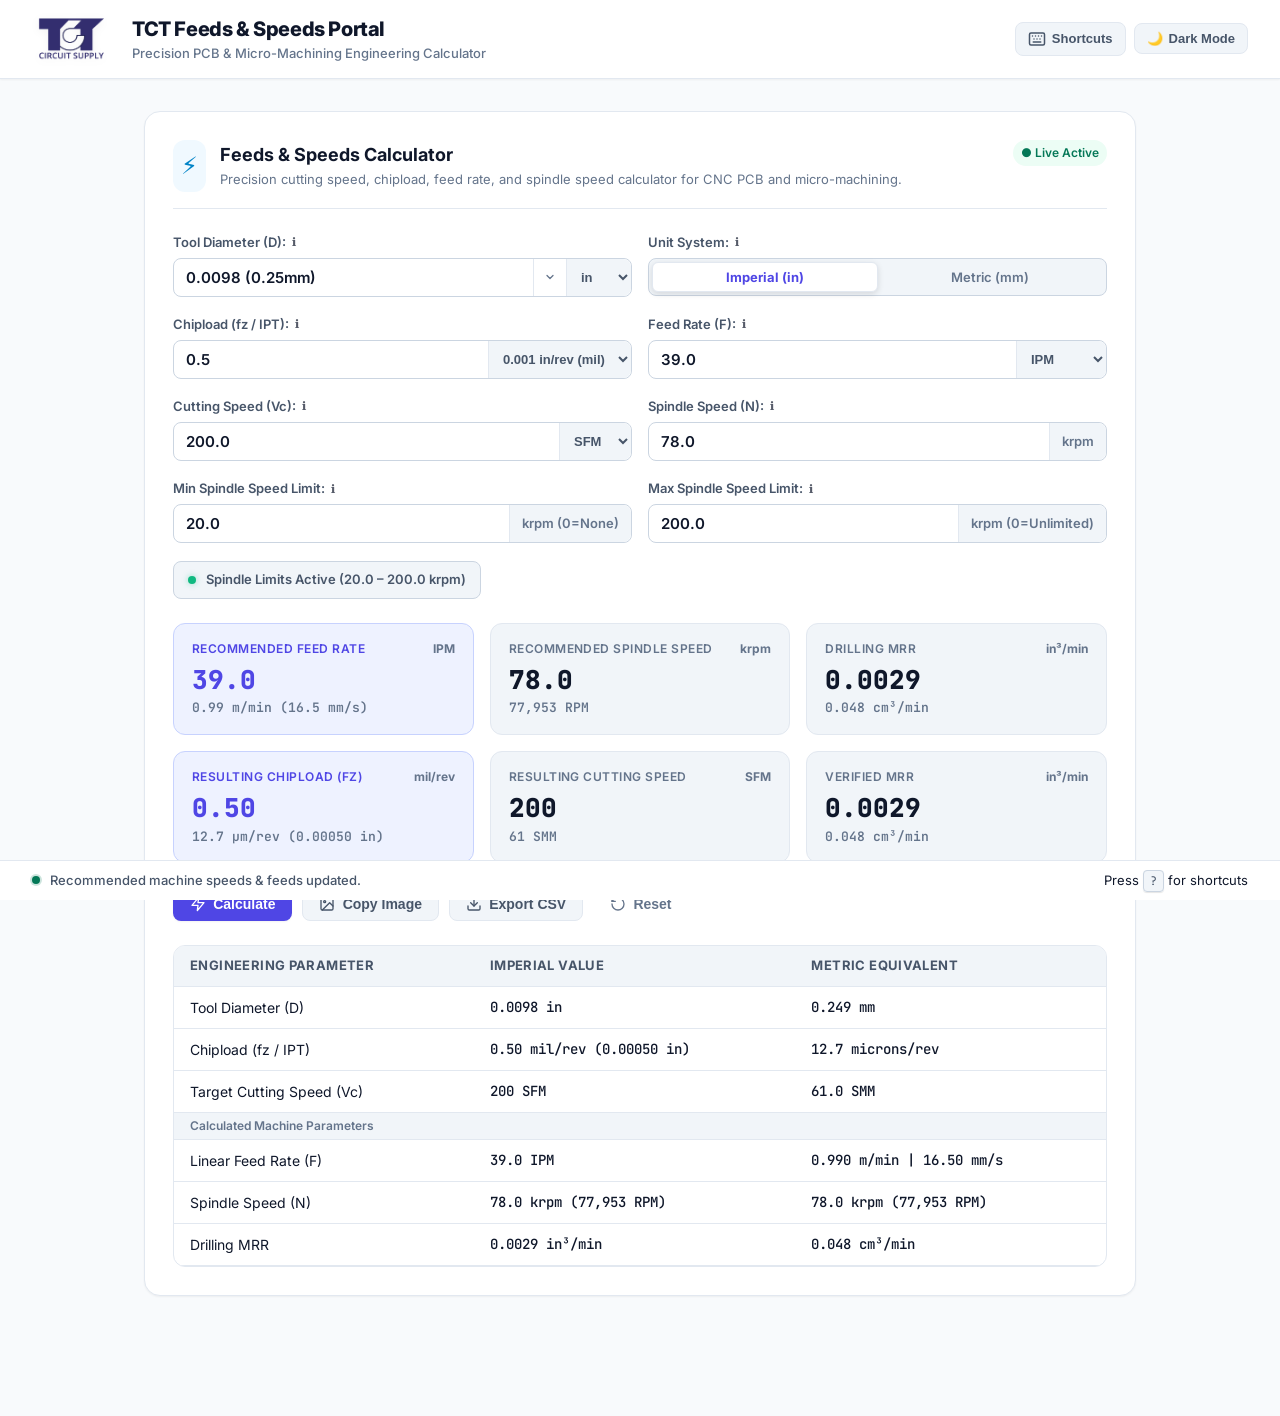
==== commit 460c482b: "Change cutting speed metric unit from m/min to SMM for mobile and desktop" ====
--- a/index.html
+++ b/index.html
@@ -1848,7 +1848,7 @@
                                 <input type="number" id="rev-vc" class="form-input" value="200.0" step="any" tabindex="3">
                                 <select id="rev-vc-unit" class="unit-select" aria-label="Cutting Speed Unit" tabindex="-1">
                                     <option value="SFM">SFM</option>
-                                    <option value="m/min">m/min</option>
+                                    <option value="SMM">SMM</option>
                                 </select>
                             </div>
                         </div>
@@ -1964,7 +1964,7 @@
                         </div>
                         <div class="kpi-value-row">
                             <span class="kpi-main-val" id="kpi-fwd-vc">--</span>
-                            <span class="kpi-sub-val" id="kpi-fwd-vc-sub">-- m/min</span>
+                            <span class="kpi-sub-val" id="kpi-fwd-vc-sub">-- SMM</span>
                         </div>
                     </div>
 
@@ -2157,8 +2157,8 @@
 
             items.forEach(item => {
                 const isHighlight = isMetric
-                    ? (item.met.includes('m/min') || item.met.includes('krpm'))
-                    : (item.imp.includes('IPM') || item.imp.includes('krpm'));
+                    ? (item.met.includes('m/min') || item.met.includes('krpm') || item.met.includes('SMM'))
+                    : (item.imp.includes('IPM') || item.imp.includes('krpm') || item.imp.includes('SFM'));
                 const primaryVal = isMetric ? item.met : item.imp;
                 const secondaryVal = isMetric ? item.imp : item.met;
 
@@ -3011,7 +3011,7 @@
     let targetFzMil = preset.fz_mil;
 
     // Convert values according to active unit selections
-    if (els.rev.vcUnit.value === 'm/min') {
+    if (els.rev.vcUnit.value === 'SMM' || els.rev.vcUnit.value === 'm/min') {
         targetSfm = targetSfm * 0.3048;
     }
     
@@ -3104,7 +3104,7 @@
         // Update ALL selection units in form controls to Metric
         if (els.rev.diaUnit) els.rev.diaUnit.value = 'mm';
         if (els.rev.fzUnit) els.rev.fzUnit.value = 'micron/rev';
-        if (els.rev.vcUnit) els.rev.vcUnit.value = 'm/min';
+        if (els.rev.vcUnit) els.rev.vcUnit.value = 'SMM';
         
         if (els.fwd.diaUnit) els.fwd.diaUnit.value = 'mm';
         if (els.fwd.frUnit) els.fwd.frUnit.value = 'm/min';
@@ -3142,7 +3142,7 @@
 
     if (recalculate) {
         calculateAll(true);
-        showToast(`Switched units to ${system.toUpperCase()} (${isMetric ? 'mm, µm/rev, m/min' : 'in, mil, SFM'})`);
+        showToast(`Switched units to ${system.toUpperCase()} (${isMetric ? 'mm, microns/rev, SMM' : 'in, mil, SFM'})`);
     }
 }
 
@@ -3226,7 +3226,7 @@
         }
 
         let base_dia_in = els.rev.diaUnit.value === "mm" ? raw_dia / 25.4 : raw_dia;
-        let base_sfm = els.rev.vcUnit.value === "m/min" ? raw_vc / 0.3048 : raw_vc;
+        let base_sfm = (els.rev.vcUnit.value === "SMM" || els.rev.vcUnit.value === "m/min") ? raw_vc / 0.3048 : raw_vc;
         let base_ipt = raw_fz;
         
         if (els.rev.fzUnit.value === 'mm/tooth' || els.rev.fzUnit.value === 'mm/t') {
@@ -3301,7 +3301,7 @@
                         </div>
                         <div class="capping-metric-tile">
                             <span class="cap-tile-label">Achieved Cutting Speed:</span>
-                            <span class="cap-tile-val">${res.sfm_achieved.toFixed(0)} SFM (${res.vc_achieved_mmin.toFixed(0)} m/min)</span>
+                            <span class="cap-tile-val">${res.sfm_achieved.toFixed(0)} SFM (${res.vc_achieved_mmin.toFixed(0)} SMM)</span>
                         </div>
                     `;
                 }
@@ -3330,10 +3330,10 @@
 
         addRow("Tool Diameter (D)", `${res.dia_in.toFixed(4)} in`, `${res.dia_mm.toFixed(3)} mm`);
         addRow("Chipload (fz / IPT)", `${res.fz_mil.toFixed(2)} mil/rev (${res.ipt_target.toFixed(5)} in)`, `${res.fz_um.toFixed(1)} microns/rev`);
-        addRow("Target Cutting Speed (Vc)", `${res.sfm_target.toFixed(0)} SFM`, `${res.vc_mmin.toFixed(1)} m/min`);
+        addRow("Target Cutting Speed (Vc)", `${res.sfm_target.toFixed(0)} SFM`, `${res.vc_mmin.toFixed(1)} SMM`);
         if (res.capped) {
             const statusTag = res.cap_type === 'min' ? '[Boosted to Min]' : '[Throttled at Max]';
-            addRow("Achieved Cutting Speed (Vc)", `${res.sfm_achieved.toFixed(0)} SFM ${statusTag}`, `${res.vc_achieved_mmin.toFixed(1)} m/min`);
+            addRow("Achieved Cutting Speed (Vc)", `${res.sfm_achieved.toFixed(0)} SFM ${statusTag}`, `${res.vc_achieved_mmin.toFixed(1)} SMM`);
         }
         
         addRow("Calculated Machine Parameters", "", "", true);
@@ -3395,7 +3395,7 @@
         const isMetric = currentUnitSystem === 'metric';
 
         if (isMetric) {
-            if (els.fwd.kpiVcUnit) els.fwd.kpiVcUnit.textContent = "m/min";
+            if (els.fwd.kpiVcUnit) els.fwd.kpiVcUnit.textContent = "SMM";
             if (els.fwd.kpiVc) els.fwd.kpiVc.textContent = Math.round(res.vc_mmin).toString();
             if (els.fwd.kpiVcSub) els.fwd.kpiVcSub.textContent = `${Math.round(res.sfm)} SFM`;
             
@@ -3409,7 +3409,7 @@
         } else {
             if (els.fwd.kpiVcUnit) els.fwd.kpiVcUnit.textContent = "SFM";
             if (els.fwd.kpiVc) els.fwd.kpiVc.textContent = Math.round(res.sfm).toString();
-            if (els.fwd.kpiVcSub) els.fwd.kpiVcSub.textContent = `${Math.round(res.vc_mmin)} m/min`;
+            if (els.fwd.kpiVcSub) els.fwd.kpiVcSub.textContent = `${Math.round(res.vc_mmin)} SMM`;
             
             if (els.fwd.kpiFzUnit) els.fwd.kpiFzUnit.textContent = "mil/rev";
             if (els.fwd.kpiFz) els.fwd.kpiFz.textContent = res.fz_mil.toFixed(2);
@@ -3442,13 +3442,13 @@
             
             addRow("Calculated Tool Engagement", "", "", true);
             addRow("Chipload (fz / IPT)", `${res.fz_mil.toFixed(2)} mil/rev (${res.ipt.toFixed(5)} in)`, `${res.fz_um.toFixed(1)} microns/rev`);
-            addRow("Cutting Speed (Vc)", `${Math.round(res.sfm)} SFM`, `${Math.round(res.vc_mmin)} m/min`);
+            addRow("Cutting Speed (Vc)", `${Math.round(res.sfm)} SFM`, `${Math.round(res.vc_mmin)} SMM`);
             addRow("Drilling MRR", `${res.mrr_imp.toFixed(4)} in³/min`, `${res.mrr_met.toFixed(3)} cm³/min`);
         }
 
         // Sync cutting speed and chipload back to Recommend Panel (Left panel)
         if (syncToReverse) {
-            if (els.rev.vcUnit.value === 'm/min') {
+            if (els.rev.vcUnit.value === 'SMM' || els.rev.vcUnit.value === 'm/min') {
                 els.rev.vc.value = res.vc_mmin.toFixed(1);
             } else {
                 els.rev.vc.value = res.sfm.toFixed(1);
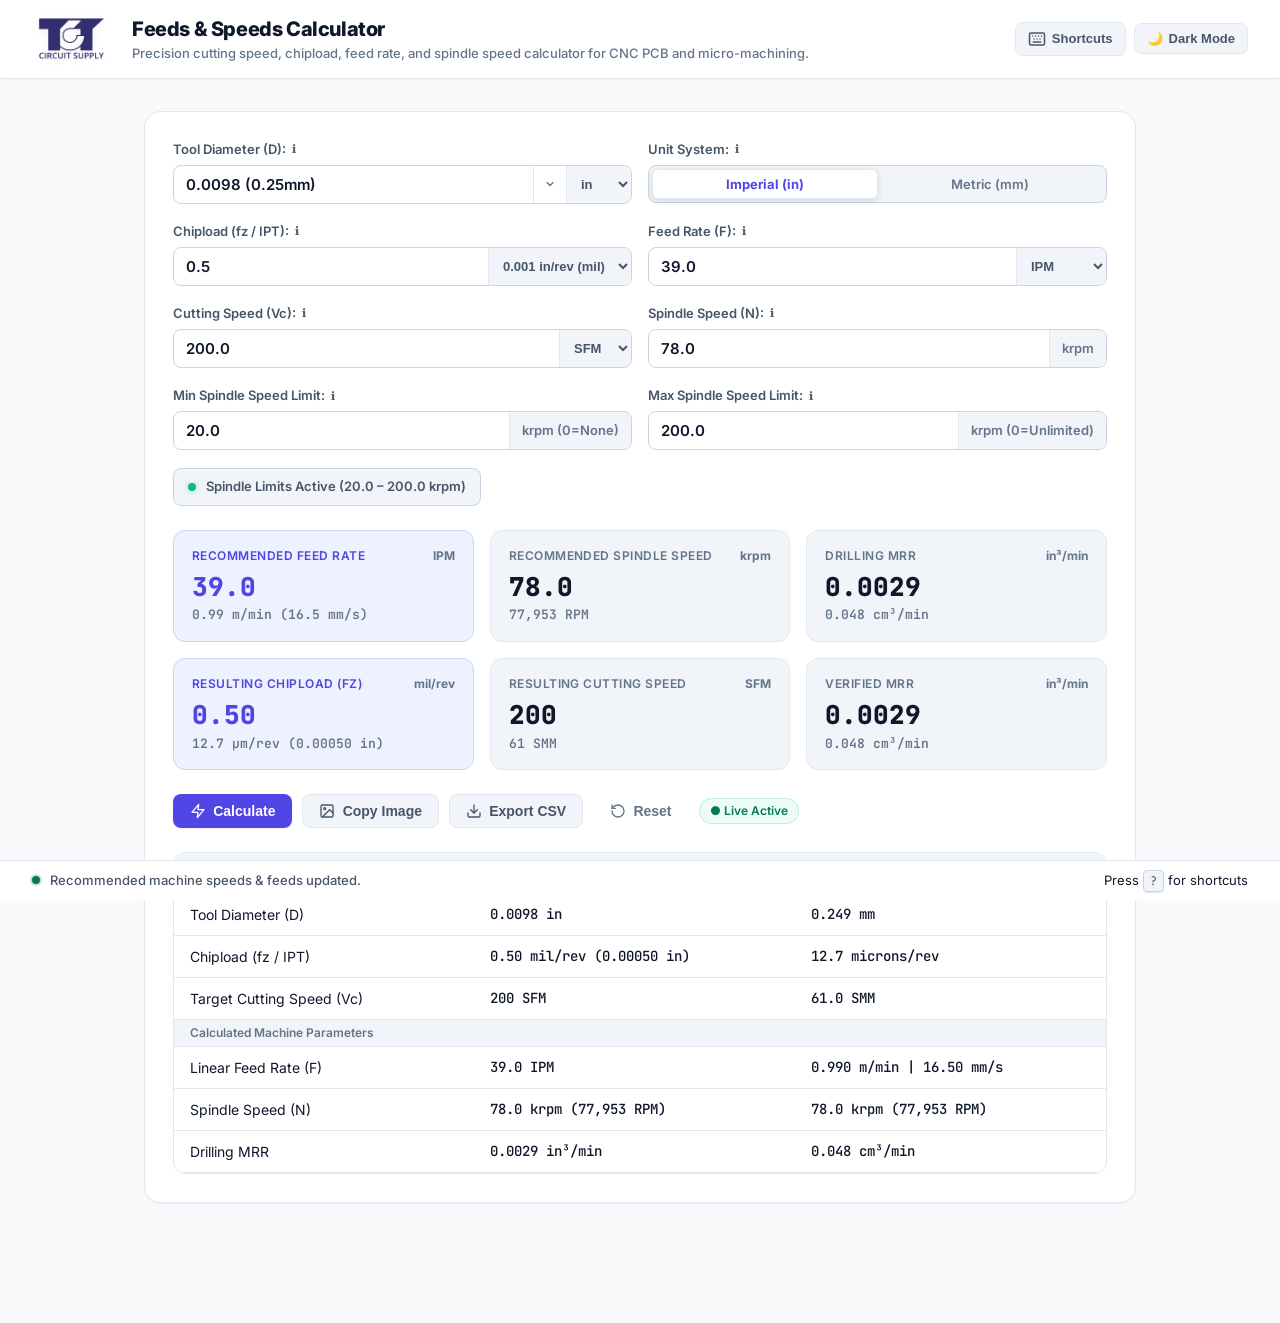
==== commit 73ce2453: "Update header title and relocate Live Active status badge to action toolbar" ====
--- a/index.html
+++ b/index.html
@@ -4,6 +4,9 @@
     <meta charset="UTF-8">
     <meta name="viewport" content="width=device-width, initial-scale=1.0">
     <title>TCT Feeds & Speeds Calculator | Engineering Portal</title>
+    <link rel="icon" type="image/png" href="[data-uri]">
+    <link rel="shortcut icon" type="image/png" href="[data-uri]">
+    <link rel="apple-touch-icon" href="[data-uri]">
     <style>
 /* ==========================================================================
    TCT Feeds & Speeds Calculator - Modern Engineering Design System
@@ -461,15 +464,20 @@
 }
 
 .status-chip {
+    display: inline-flex;
+    align-items: center;
+    gap: 0.35rem;
     font-size: 0.75rem;
     font-weight: 600;
-    padding: 0.25rem 0.5rem;
+    padding: 0.35rem 0.65rem;
     border-radius: var(--radius-full);
+    line-height: 1;
 }
 
 .live-chip {
     background-color: var(--state-success-bg);
     color: var(--state-success-text);
+    border: 1px solid rgba(16, 185, 129, 0.2);
 }
 
 /* ==========================================================================
@@ -1389,6 +1397,12 @@
         justify-content: center;
         padding: 0.625rem 0.5rem;
         font-size: 0.8125rem;
+    }
+
+    .actions-dock .status-chip {
+        grid-column: span 2;
+        justify-self: center;
+        margin-top: 0.25rem;
     }
 
     .safeguard-status-pill {
@@ -1706,8 +1720,8 @@
             <div class="brand-area">
                 <img src="[data-uri]" alt="TCT Logo" class="brand-logo">
                 <div class="brand-titles">
-                    <h1>TCT Feeds & Speeds Portal</h1>
-                    <p class="subtitle">Precision PCB & Micro-Machining Engineering Calculator</p>
+                    <h1>Feeds & Speeds Calculator</h1>
+                    <p class="subtitle">Precision cutting speed, chipload, feed rate, and spindle speed calculator for CNC PCB and micro-machining.</p>
                 </div>
             </div>
 
@@ -1733,17 +1747,6 @@
             
             <!-- Unified Feeds & Speeds Calculator Panel -->
             <section class="card-panel" id="panel-recommend" role="region" aria-label="Feeds and Speeds Calculator">
-                <div class="panel-header">
-                    <div class="panel-title-area">
-                        <span class="workflow-icon recommend-icon">⚡</span>
-                        <div>
-                            <h2>Feeds & Speeds Calculator</h2>
-                            <p class="panel-desc">Precision cutting speed, chipload, feed rate, and spindle speed calculator for CNC PCB and micro-machining.</p>
-                        </div>
-                    </div>
-                    <span class="status-chip live-chip">● Live Active</span>
-                </div>
-
                 <!-- Setup Section -->
                 <div class="config-section">
                     <!-- Top Row: Tool Diameter (Left) + Unit System (Right) -->
@@ -1777,11 +1780,11 @@
                             </div>
                             <div class="unit-slider-switch" id="unit-slider-switch" title="Toggle between Imperial and Metric">
                                 <input type="checkbox" id="unit-slider-checkbox" class="unit-slider-input" aria-label="Toggle measurement unit system" tabindex="-1">
-                                <label for="unit-slider-checkbox" class="unit-slider-label">
+                                <div class="unit-slider-label" id="unit-slider-label">
                                     <span class="unit-slider-opt opt-imperial opt-inches active" id="slider-opt-imperial">Imperial (in)</span>
                                     <span class="unit-slider-opt opt-metric" id="slider-opt-metric">Metric (mm)</span>
                                     <span class="unit-slider-thumb" id="unit-slider-thumb"></span>
-                                </label>
+                                </div>
                             </div>
                         </div>
                     </div>
@@ -1998,6 +2001,7 @@
                         <svg width="16" height="16" viewBox="0 0 24 24" fill="none" stroke="currentColor" stroke-width="2" stroke-linecap="round" stroke-linejoin="round"><path d="M3 12a9 9 0 1 0 9-9 9.75 9.75 0 0 0-6.74 2.74L3 8"/><path d="M3 3v5h5"/></svg>
                         <span>Reset</span>
                     </button>
+                    <span class="status-chip live-chip">● Live Active</span>
                 </div>
 
                 <!-- Adaptive Component Mount: Mobile Card-Based Summary -->
@@ -2317,7 +2321,7 @@
     "Custom": { name: "Custom / Manual Entry", sfm: 200.0, fz_mil: 0.50 }
 };
 
-let currentUnitSystem = localStorage.getItem('tct_unit_system') || 'imperial';
+let currentUnitSystem = 'imperial'; // Always default to imperial on fresh load
 let currentWorkflowMode = localStorage.getItem('tct_workflow_mode') || 'compare-clean';
 let undoCache = {
     rev: null,
@@ -2758,6 +2762,7 @@
     btnImperial: document.getElementById('btn-unit-imperial'),
     btnMetric: document.getElementById('btn-unit-metric'),
     unitSliderCheckbox: document.getElementById('unit-slider-checkbox'),
+    unitSliderLabel: document.getElementById('unit-slider-label'),
     sliderOptImperial: document.getElementById('slider-opt-imperial') || document.getElementById('slider-opt-inches'),
     sliderOptMetric: document.getElementById('slider-opt-metric'),
     themeToggle: document.getElementById('theme-toggle'),
@@ -2826,14 +2831,15 @@
         });
     }
 
-    // 3. Set Initial Defaults based on loaded unit preference
-    const isMetric = currentUnitSystem === 'metric';
-    const initialDia = isMetric ? "0.2489 (0.25mm / 0.0098in)" : "0.0098 (0.25mm)";
+    // 3. Set Initial Defaults (Always default to Imperial on load)
+    currentUnitSystem = 'imperial';
+    localStorage.setItem('tct_unit_system', 'imperial');
+    const initialDia = "0.0098 (0.25mm)";
     revDiaSearch.setValue(initialDia, false);
     if (fwdDiaSearch) fwdDiaSearch.setValue(initialDia, false);
 
-    // 4. Setup Global Unit System
-    applyGlobalUnitSystem(currentUnitSystem, false);
+    // 4. Setup Global Unit System to Imperial
+    applyGlobalUnitSystem('imperial', false);
 
     // 5. Setup Workflow Mode
     if (els.panelsWrapper && els.panelsWrapper.classList.contains('compare-mode')) {
@@ -2943,22 +2949,20 @@
     if (els.tabVerify) els.tabVerify.addEventListener('click', () => setWorkflowMode('verify'));
 
     // Global Unit Switches (Slider & Buttons)
-    if (els.unitSliderCheckbox) {
+    if (els.unitSliderLabel) {
+        els.unitSliderLabel.addEventListener('click', (e) => {
+            if (e.target.id === 'slider-opt-imperial') {
+                applyGlobalUnitSystem('imperial', true);
+            } else if (e.target.id === 'slider-opt-metric') {
+                applyGlobalUnitSystem('metric', true);
+            } else {
+                applyGlobalUnitSystem(currentUnitSystem === 'imperial' ? 'metric' : 'imperial', true);
+            }
+        });
+    } else if (els.unitSliderCheckbox) {
         els.unitSliderCheckbox.addEventListener('change', () => {
             const system = els.unitSliderCheckbox.checked ? 'metric' : 'imperial';
             applyGlobalUnitSystem(system, true);
-        });
-    }
-    if (els.sliderOptImperial) {
-        els.sliderOptImperial.addEventListener('click', (e) => {
-            e.preventDefault();
-            applyGlobalUnitSystem('imperial', true);
-        });
-    }
-    if (els.sliderOptMetric) {
-        els.sliderOptMetric.addEventListener('click', (e) => {
-            e.preventDefault();
-            applyGlobalUnitSystem('metric', true);
         });
     }
     if (els.btnImperial) els.btnImperial.addEventListener('click', () => applyGlobalUnitSystem('imperial'));
